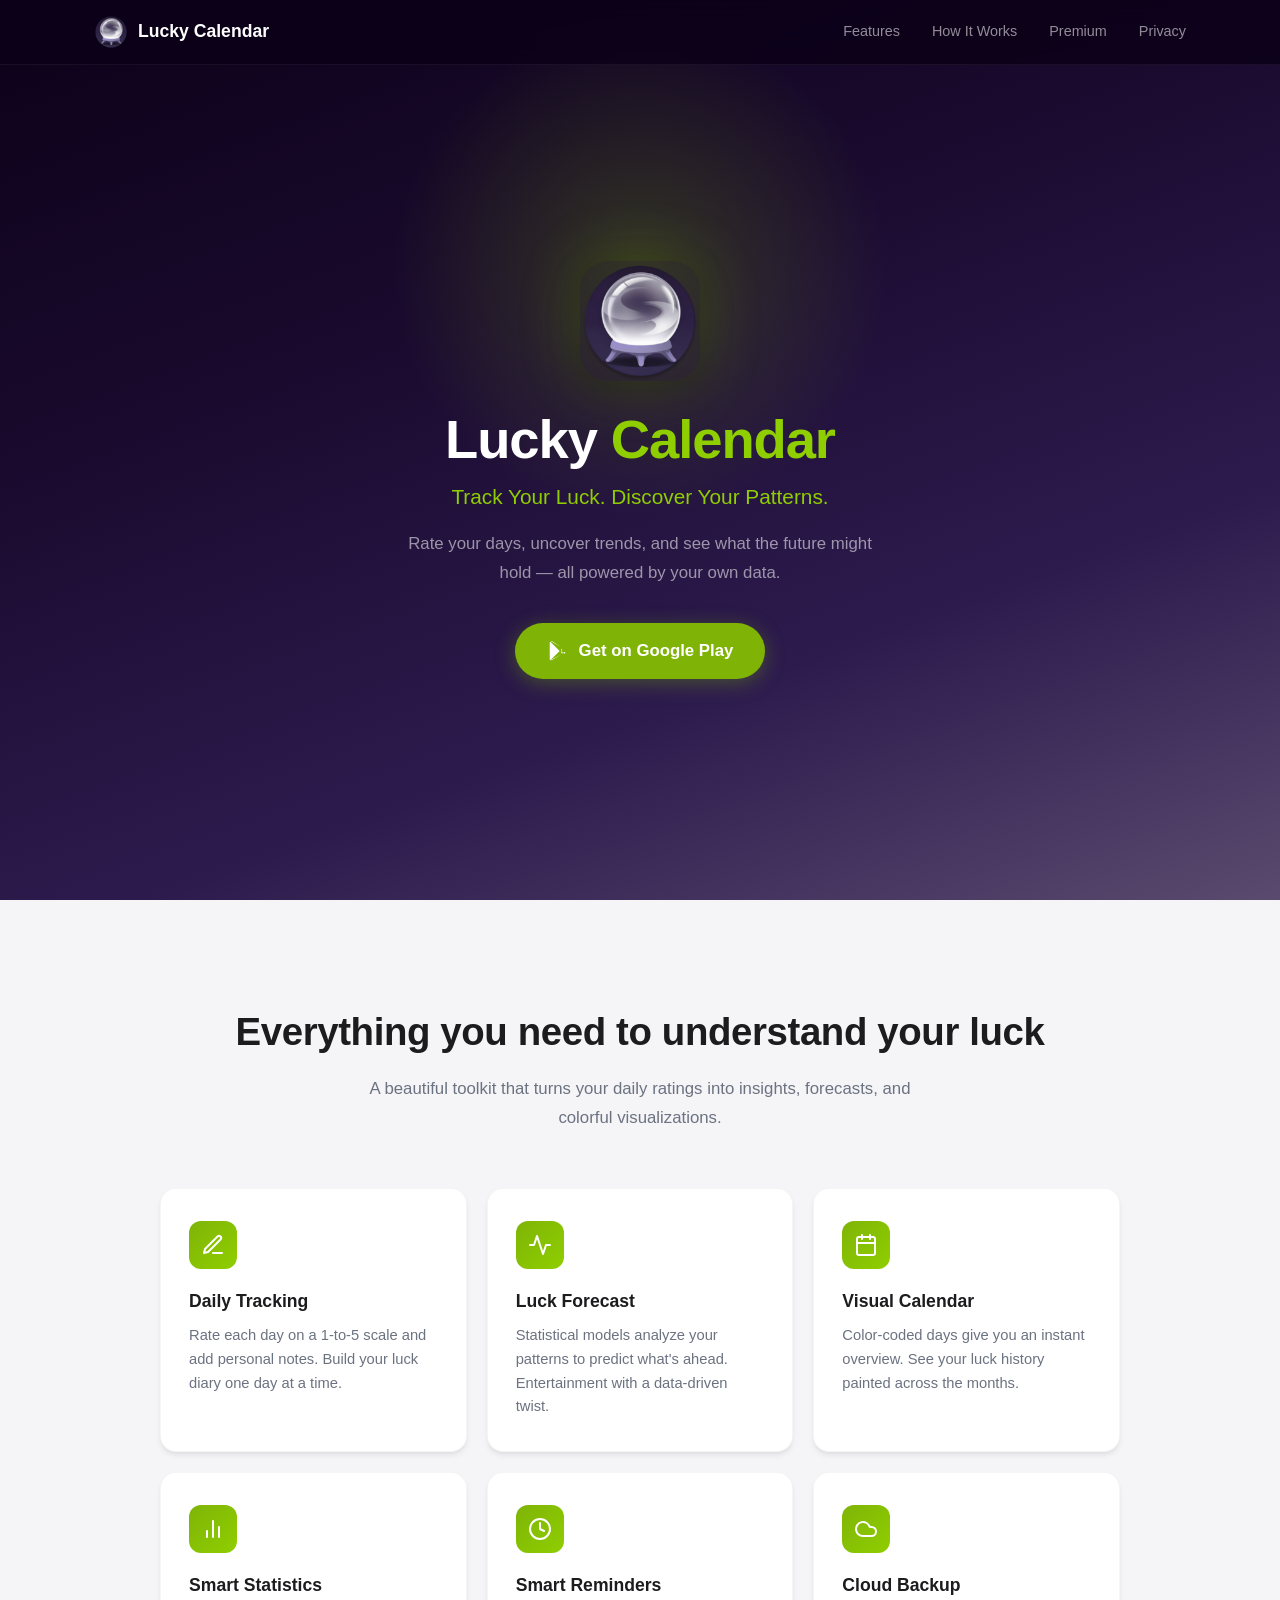
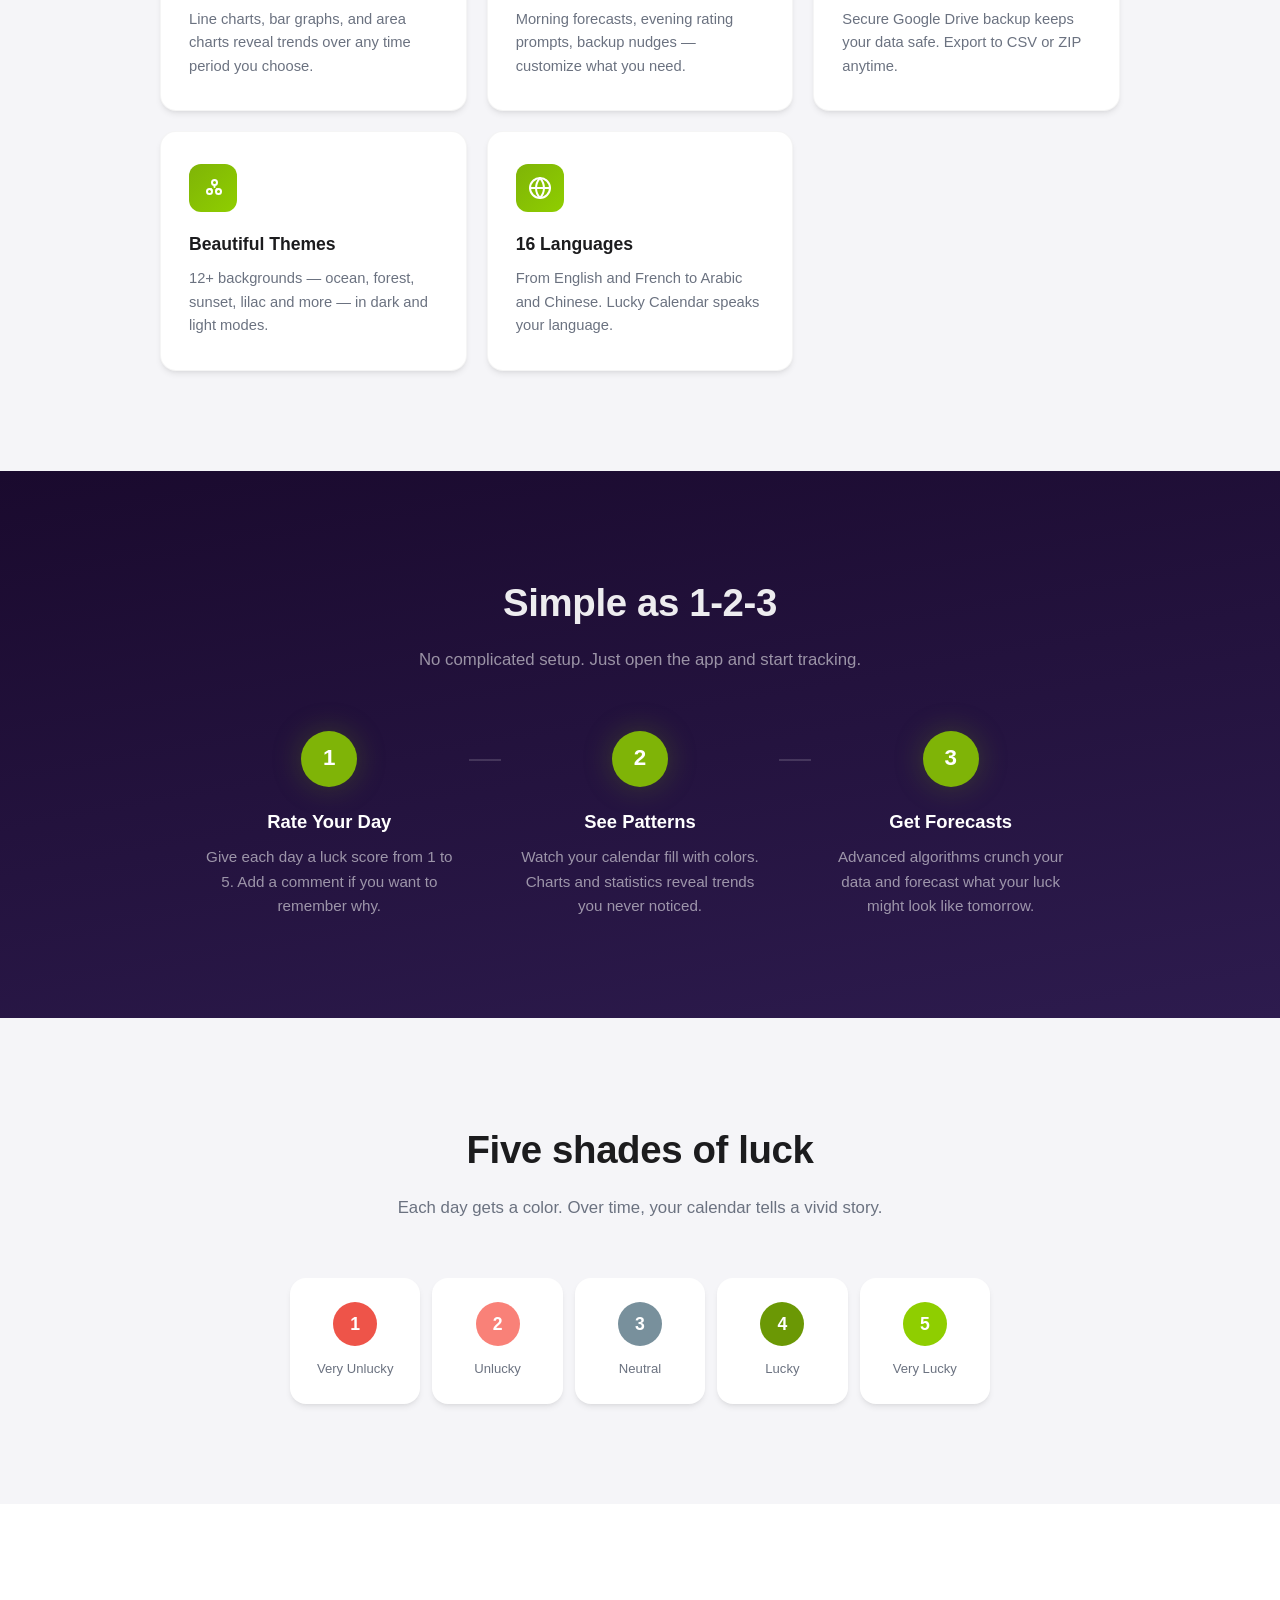
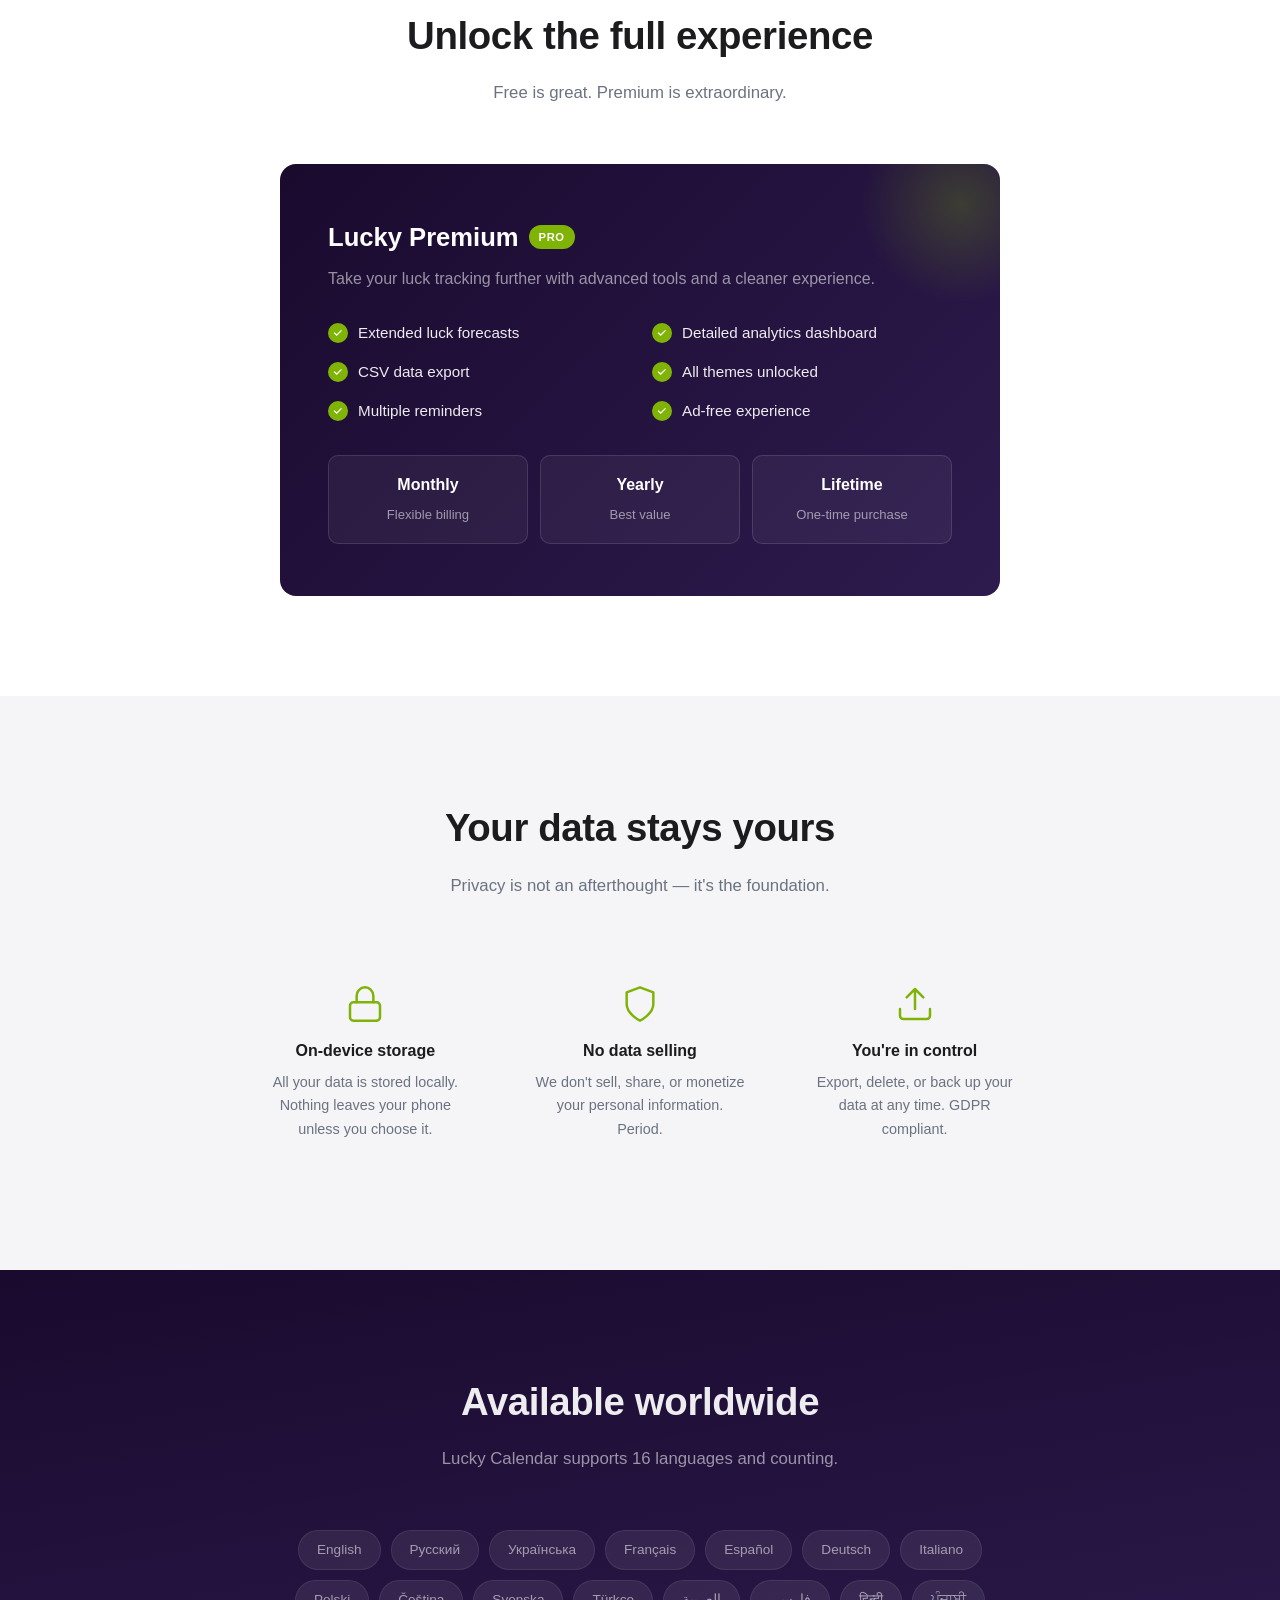
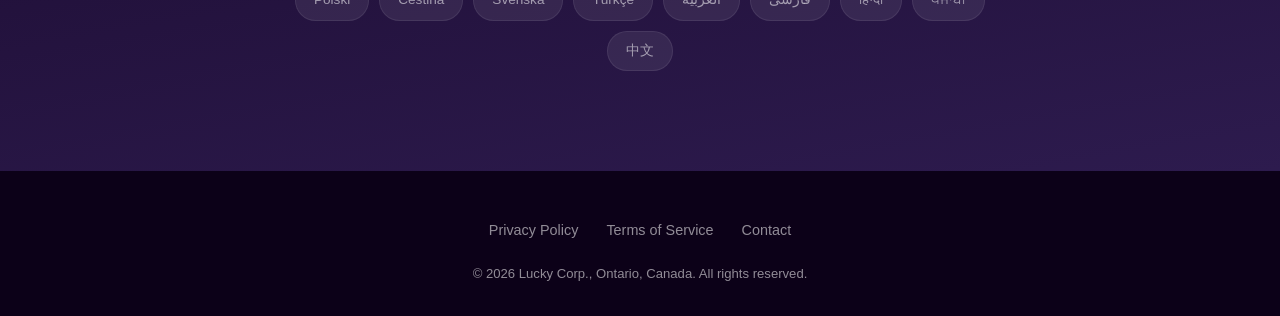
==== index.html @ 3365e774 "Initial website" ====
<!DOCTYPE html>
<html lang="en">
<head>
    <meta charset="UTF-8">
    <meta name="viewport" content="width=device-width, initial-scale=1.0">
    <title>Lucky Calendar — Track Your Luck</title>
    <meta name="description" content="Rate your days, discover patterns, and get luck forecasts powered by your own data. Free for Android.">
    <meta property="og:title" content="Lucky Calendar — Track Your Luck">
    <meta property="og:description" content="Rate your days, discover patterns, and get luck forecasts powered by your own data.">
    <meta property="og:type" content="website">
    <meta name="theme-color" content="#1A0A2E">
    <link rel="icon" href="img/favicon.webp" type="image/webp">
    <link rel="stylesheet" href="style.css">
</head>
<body>

<!-- Nav -->
<nav class="nav">
    <div class="container">
        <a href="#" class="nav-brand">
            <img src="img/logo.webp" alt="Lucky Calendar" width="34" height="34">
            Lucky Calendar
        </a>
        <div class="nav-links" id="navLinks">
            <a href="#features">Features</a>
            <a href="#how-it-works">How It Works</a>
            <a href="#premium">Premium</a>
            <a href="#privacy">Privacy</a>
        </div>
        <button class="nav-toggle" id="navToggle" aria-label="Menu">
            <span></span>
        </button>
    </div>
</nav>

<!-- Hero -->
<section class="hero">
    <div class="hero-content">
        <img src="img/logo.webp" alt="Lucky Calendar" class="hero-logo" width="120" height="120">
        <h1>Lucky <span>Calendar</span></h1>
        <p class="hero-tagline">Track Your Luck. Discover Your Patterns.</p>
        <p class="hero-sub">Rate your days, uncover trends, and see what the future might hold&nbsp;&mdash; all powered by your own data.</p>
        <a href="https://play.google.com/store/apps/details?id=io.lucky.calendar" class="hero-cta">
            <svg viewBox="0 0 24 24" fill="currentColor"><path d="M3.61 1.814L13.793 12 3.61 22.186a.996.996 0 0 1-.61-.92V2.734a1 1 0 0 1 .61-.92zm.64-.394l11.11 6.166L5.12 1.22l-.87.2zm11.11 14.364L4.25 21.95l.87.2 10.24-6.366zm1.09-2.394l2.79 1.55a1 1 0 0 0 0-1.88l-2.79 1.55-1.27-1.22L16.45 12l-1.27-1.22 1.27-1.22z"/></svg>
            Get on Google Play
        </a>
    </div>
</section>

<!-- Features -->
<section class="section section-light" id="features">
    <div class="container">
        <h2 class="section-title">Everything you need to understand your luck</h2>
        <p class="section-subtitle">A beautiful toolkit that turns your daily ratings into insights, forecasts, and colorful visualizations.</p>
        <div class="features-grid">
            <div class="feature-card">
                <div class="feature-icon">
                    <svg viewBox="0 0 24 24"><path d="M12 20h9M16.5 3.5a2.12 2.12 0 0 1 3 3L7 19l-4 1 1-4Z"/></svg>
                </div>
                <h3>Daily Tracking</h3>
                <p>Rate each day on a 1-to-5 scale and add personal notes. Build your luck diary one day at a time.</p>
            </div>
            <div class="feature-card">
                <div class="feature-icon">
                    <svg viewBox="0 0 24 24"><path d="M22 12h-4l-3 9L9 3l-3 9H2"/></svg>
                </div>
                <h3>Luck Forecast</h3>
                <p>Statistical models analyze your patterns to predict what's ahead. Entertainment with a data-driven twist.</p>
            </div>
            <div class="feature-card">
                <div class="feature-icon">
                    <svg viewBox="0 0 24 24"><rect x="3" y="4" width="18" height="18" rx="2"/><path d="M16 2v4M8 2v4M3 10h18"/></svg>
                </div>
                <h3>Visual Calendar</h3>
                <p>Color-coded days give you an instant overview. See your luck history painted across the months.</p>
            </div>
            <div class="feature-card">
                <div class="feature-icon">
                    <svg viewBox="0 0 24 24"><path d="M18 20V10M12 20V4M6 20v-6"/></svg>
                </div>
                <h3>Smart Statistics</h3>
                <p>Line charts, bar graphs, and area charts reveal trends over any time period you choose.</p>
            </div>
            <div class="feature-card">
                <div class="feature-icon">
                    <svg viewBox="0 0 24 24"><path d="M12 22c5.523 0 10-4.477 10-10S17.523 2 12 2 2 6.477 2 12s4.477 10 10 10z"/><path d="M12 6v6l4 2"/></svg>
                </div>
                <h3>Smart Reminders</h3>
                <p>Morning forecasts, evening rating prompts, backup nudges — customize what you need.</p>
            </div>
            <div class="feature-card">
                <div class="feature-icon">
                    <svg viewBox="0 0 24 24"><path d="M17.5 19H9a7 7 0 1 1 6.71-9h1.79a4.5 4.5 0 1 1 0 9Z"/></svg>
                </div>
                <h3>Cloud Backup</h3>
                <p>Secure Google Drive backup keeps your data safe. Export to CSV or ZIP anytime.</p>
            </div>
            <div class="feature-card">
                <div class="feature-icon">
                    <svg viewBox="0 0 24 24"><circle cx="13.5" cy="6.5" r="2.5"/><circle cx="17.5" cy="15.5" r="2.5"/><circle cx="8.5" cy="15.5" r="2.5"/><path d="M13.5 9v2M15.4 14 16 13M10.6 14l-.6-1"/></svg>
                </div>
                <h3>Beautiful Themes</h3>
                <p>12+ backgrounds — ocean, forest, sunset, lilac and more — in dark and light modes.</p>
            </div>
            <div class="feature-card">
                <div class="feature-icon">
                    <svg viewBox="0 0 24 24"><path d="M12 2a15.3 15.3 0 0 1 4 10 15.3 15.3 0 0 1-4 10 15.3 15.3 0 0 1-4-10 15.3 15.3 0 0 1 4-10z"/><circle cx="12" cy="12" r="10"/><path d="M2 12h20"/></svg>
                </div>
                <h3>16 Languages</h3>
                <p>From English and French to Arabic and Chinese. Lucky Calendar speaks your language.</p>
            </div>
        </div>
    </div>
</section>

<!-- How it works -->
<section class="section section-dark" id="how-it-works">
    <div class="container">
        <h2 class="section-title">Simple as 1-2-3</h2>
        <p class="section-subtitle">No complicated setup. Just open the app and start tracking.</p>
        <div class="steps">
            <div class="step">
                <div class="step-num">1</div>
                <h3>Rate Your Day</h3>
                <p>Give each day a luck score from 1 to 5. Add a comment if you want to remember why.</p>
            </div>
            <div class="step">
                <div class="step-num">2</div>
                <h3>See Patterns</h3>
                <p>Watch your calendar fill with colors. Charts and statistics reveal trends you never noticed.</p>
            </div>
            <div class="step">
                <div class="step-num">3</div>
                <h3>Get Forecasts</h3>
                <p>Advanced algorithms crunch your data and forecast what your luck might look like tomorrow.</p>
            </div>
        </div>
    </div>
</section>

<!-- Luck scale -->
<section class="section section-light" id="luck-scale">
    <div class="container">
        <h2 class="section-title">Five shades of luck</h2>
        <p class="section-subtitle">Each day gets a color. Over time, your calendar tells a vivid story.</p>
        <div class="luck-scale">
            <div class="luck-item">
                <div class="luck-dot">1</div>
                <div class="luck-label">Very Unlucky</div>
            </div>
            <div class="luck-item">
                <div class="luck-dot">2</div>
                <div class="luck-label">Unlucky</div>
            </div>
            <div class="luck-item">
                <div class="luck-dot">3</div>
                <div class="luck-label">Neutral</div>
            </div>
            <div class="luck-item">
                <div class="luck-dot">4</div>
                <div class="luck-label">Lucky</div>
            </div>
            <div class="luck-item">
                <div class="luck-dot">5</div>
                <div class="luck-label">Very Lucky</div>
            </div>
        </div>
    </div>
</section>

<!-- Premium -->
<section class="section section-white" id="premium">
    <div class="container">
        <h2 class="section-title">Unlock the full experience</h2>
        <p class="section-subtitle">Free is great. Premium is extraordinary.</p>
        <div class="premium-card">
            <h3>Lucky Premium <span class="premium-badge">Pro</span></h3>
            <p>Take your luck tracking further with advanced tools and a cleaner experience.</p>
            <ul class="premium-list">
                <li>Extended luck forecasts</li>
                <li>Detailed analytics dashboard</li>
                <li>CSV data export</li>
                <li>All themes unlocked</li>
                <li>Multiple reminders</li>
                <li>Ad-free experience</li>
            </ul>
            <div class="premium-plans">
                <div class="premium-plan">
                    <strong>Monthly</strong>
                    <span>Flexible billing</span>
                </div>
                <div class="premium-plan">
                    <strong>Yearly</strong>
                    <span>Best value</span>
                </div>
                <div class="premium-plan">
                    <strong>Lifetime</strong>
                    <span>One-time purchase</span>
                </div>
            </div>
        </div>
    </div>
</section>

<!-- Privacy -->
<section class="section section-light" id="privacy">
    <div class="container">
        <h2 class="section-title">Your data stays yours</h2>
        <p class="section-subtitle">Privacy is not an afterthought — it's the foundation.</p>
        <div class="privacy-highlights">
            <div class="privacy-item">
                <svg viewBox="0 0 24 24"><rect x="3" y="11" width="18" height="11" rx="2"/><path d="M7 11V7a5 5 0 0 1 10 0v4"/></svg>
                <h4>On-device storage</h4>
                <p>All your data is stored locally. Nothing leaves your phone unless you choose it.</p>
            </div>
            <div class="privacy-item">
                <svg viewBox="0 0 24 24"><path d="M12 22s8-4 8-10V5l-8-3-8 3v7c0 6 8 10 8 10z"/></svg>
                <h4>No data selling</h4>
                <p>We don't sell, share, or monetize your personal information. Period.</p>
            </div>
            <div class="privacy-item">
                <svg viewBox="0 0 24 24"><path d="M21 15v4a2 2 0 0 1-2 2H5a2 2 0 0 1-2-2v-4M17 8l-5-5-5 5M12 3v12"/></svg>
                <h4>You're in control</h4>
                <p>Export, delete, or back up your data at any time. GDPR compliant.</p>
            </div>
        </div>
    </div>
</section>

<!-- Languages -->
<section class="section section-dark">
    <div class="container">
        <h2 class="section-title">Available worldwide</h2>
        <p class="section-subtitle">Lucky Calendar supports 16 languages and counting.</p>
        <div class="lang-bar">
            <span class="lang-tag">English</span>
            <span class="lang-tag">Русский</span>
            <span class="lang-tag">Українська</span>
            <span class="lang-tag">Français</span>
            <span class="lang-tag">Español</span>
            <span class="lang-tag">Deutsch</span>
            <span class="lang-tag">Italiano</span>
            <span class="lang-tag">Polski</span>
            <span class="lang-tag">Čeština</span>
            <span class="lang-tag">Svenska</span>
            <span class="lang-tag">Türkçe</span>
            <span class="lang-tag">العربية</span>
            <span class="lang-tag">فارسی</span>
            <span class="lang-tag">हिन्दी</span>
            <span class="lang-tag">ਪੰਜਾਬੀ</span>
            <span class="lang-tag">中文</span>
        </div>
    </div>
</section>

<!-- Footer -->
<footer class="footer">
    <div class="container">
        <div class="footer-links">
            <a href="privacy.html">Privacy Policy</a>
            <a href="terms.html">Terms of Service</a>
            <a href="mailto:lucky_calendar+support@pm.me">Contact</a>
        </div>
        <p class="footer-copy">&copy; 2026 Lucky Corp., Ontario, Canada. All rights reserved.</p>
    </div>
</footer>

<script>
document.getElementById('navToggle').addEventListener('click', function() {
    document.getElementById('navLinks').classList.toggle('open');
});
document.querySelectorAll('.nav-links a').forEach(function(a) {
    a.addEventListener('click', function() {
        document.getElementById('navLinks').classList.remove('open');
    });
});
</script>
</body>
</html>
---- style.css ----
:root {
    --green: #7FB407;
    --green-light: #8FCE00;
    --green-dark: #6A9806;
    --green-glow: rgba(127, 180, 7, 0.25);
    --purple-deep: #0C0118;
    --purple-dark: #1A0A2E;
    --purple-mid: #2D1B4E;
    --purple-light: #5a4a6e;
    --bg-light: #F5F5F8;
    --white: #FFFFFF;
    --text-dark: #1C1C1E;
    --text-secondary: #6B7280;
    --text-on-dark: rgba(255, 255, 255, 0.92);
    --text-on-dark-dim: rgba(255, 255, 255, 0.55);
    --luck-1: #EE5449;
    --luck-2: #F98178;
    --luck-3: #78909C;
    --luck-4: #6B9805;
    --luck-5: #8FCE00;
    --radius: 16px;
    --radius-sm: 10px;
    --shadow: 0 4px 6px -1px rgba(0,0,0,.08), 0 2px 4px -2px rgba(0,0,0,.06);
    --shadow-lg: 0 10px 25px -5px rgba(0,0,0,.1), 0 8px 10px -6px rgba(0,0,0,.08);
    --transition: .3s ease;
    --max-w: 1140px;
}

*, *::before, *::after { box-sizing: border-box; margin: 0; padding: 0; }
html { scroll-behavior: smooth; -webkit-text-size-adjust: 100%; }
body {
    font-family: -apple-system, BlinkMacSystemFont, 'Segoe UI', Roboto, 'Helvetica Neue', Arial, sans-serif;
    line-height: 1.65; color: var(--text-dark); background: var(--white);
    overflow-x: hidden;
}
img { max-width: 100%; display: block; }
a { color: inherit; text-decoration: none; }
ul { list-style: none; }

.container { max-width: var(--max-w); margin: 0 auto; padding: 0 24px; }

/* ---- Nav ---- */
.nav {
    position: fixed; top: 0; left: 0; right: 0; z-index: 100;
    background: rgba(12, 1, 24, .82);
    backdrop-filter: blur(16px); -webkit-backdrop-filter: blur(16px);
    border-bottom: 1px solid rgba(255,255,255,.06);
    transition: background var(--transition);
}
.nav .container {
    display: flex; align-items: center; justify-content: space-between;
    height: 64px;
}
.nav-brand {
    display: flex; align-items: center; gap: 10px;
    font-weight: 700; font-size: 1.1rem; color: var(--white);
}
.nav-brand img { width: 34px; height: 34px; border-radius: 8px; }
.nav-links { display: flex; gap: 32px; }
.nav-links a {
    color: var(--text-on-dark-dim); font-size: .9rem; font-weight: 500;
    transition: color var(--transition);
}
.nav-links a:hover { color: var(--green-light); }
.nav-toggle {
    display: none; background: none; border: none; cursor: pointer;
    width: 28px; height: 20px; position: relative;
}
.nav-toggle span,
.nav-toggle::before,
.nav-toggle::after {
    content: ''; display: block; width: 100%; height: 2px;
    background: var(--white); border-radius: 2px;
    position: absolute; left: 0; transition: var(--transition);
}
.nav-toggle span { top: 50%; transform: translateY(-50%); }
.nav-toggle::before { top: 0; }
.nav-toggle::after { bottom: 0; }

/* ---- Hero ---- */
.hero {
    min-height: 100vh; display: flex; align-items: center; justify-content: center;
    text-align: center; padding: 120px 24px 80px;
    background: linear-gradient(160deg, var(--purple-deep) 0%, var(--purple-dark) 35%, var(--purple-mid) 70%, var(--purple-light) 100%);
    position: relative; overflow: hidden;
}
.hero::before {
    content: ''; position: absolute; width: 500px; height: 500px;
    background: radial-gradient(circle, var(--green-glow) 0%, transparent 70%);
    top: 30%; left: 50%; transform: translate(-50%, -50%);
    pointer-events: none; animation: glow-pulse 6s ease-in-out infinite;
}
.hero-content { position: relative; z-index: 1; max-width: 680px; }
.hero-logo {
    width: 120px; height: 120px; margin: 0 auto 28px;
    border-radius: 28px;
    box-shadow: 0 0 60px var(--green-glow), 0 8px 32px rgba(0,0,0,.3);
    animation: logo-float 5s ease-in-out infinite;
}
.hero h1 {
    font-size: clamp(2.2rem, 5vw, 3.4rem); font-weight: 800;
    color: var(--white); line-height: 1.15; margin-bottom: 8px;
    letter-spacing: -0.02em;
}
.hero h1 span { color: var(--green-light); }
.hero-tagline {
    font-size: clamp(1.05rem, 2.5vw, 1.3rem); font-weight: 500;
    color: var(--green-light); margin-bottom: 16px;
}
.hero-sub {
    font-size: 1.05rem; color: var(--text-on-dark-dim);
    max-width: 520px; margin: 0 auto 36px; line-height: 1.7;
}
.hero-cta {
    display: inline-flex; align-items: center; gap: 10px;
    background: var(--green); color: var(--white);
    padding: 14px 32px; border-radius: 50px;
    font-weight: 600; font-size: 1.05rem;
    transition: transform var(--transition), box-shadow var(--transition);
    box-shadow: 0 4px 20px rgba(127, 180, 7, .35);
}
.hero-cta:hover { transform: translateY(-2px); box-shadow: 0 6px 28px rgba(127, 180, 7, .45); }
.hero-cta svg { width: 22px; height: 22px; }

/* ---- Section common ---- */
.section { padding: 100px 24px; }
.section-dark {
    background: linear-gradient(170deg, var(--purple-dark), var(--purple-mid));
    color: var(--text-on-dark);
}
.section-light { background: var(--bg-light); }
.section-white { background: var(--white); }
.section-title {
    font-size: clamp(1.7rem, 4vw, 2.4rem); font-weight: 800;
    text-align: center; margin-bottom: 12px; letter-spacing: -0.01em;
}
.section-subtitle {
    text-align: center; max-width: 560px; margin: 0 auto 56px;
    font-size: 1.05rem; line-height: 1.7;
}
.section-dark .section-subtitle { color: var(--text-on-dark-dim); }
.section-light .section-subtitle,
.section-white .section-subtitle { color: var(--text-secondary); }

/* ---- Features ---- */
.features-grid {
    display: grid; grid-template-columns: repeat(auto-fit, minmax(260px, 1fr));
    gap: 20px; max-width: 960px; margin: 0 auto;
}
.feature-card {
    background: var(--white); border-radius: var(--radius); padding: 32px 28px;
    box-shadow: var(--shadow); transition: transform var(--transition), box-shadow var(--transition);
    border: 1px solid rgba(0,0,0,.04);
}
.feature-card:hover { transform: translateY(-4px); box-shadow: var(--shadow-lg); }
.feature-icon {
    width: 48px; height: 48px; border-radius: 12px; margin-bottom: 18px;
    display: flex; align-items: center; justify-content: center;
    background: linear-gradient(135deg, var(--green), var(--green-light));
    color: var(--white); font-size: 1.3rem;
}
.feature-icon svg { width: 24px; height: 24px; stroke: var(--white); fill: none; stroke-width: 2; stroke-linecap: round; stroke-linejoin: round; }
.feature-card h3 { font-size: 1.1rem; font-weight: 700; margin-bottom: 8px; }
.feature-card p { font-size: .92rem; color: var(--text-secondary); line-height: 1.6; }

/* ---- How it works ---- */
.steps { display: flex; gap: 32px; max-width: 900px; margin: 0 auto; }
.step {
    flex: 1; text-align: center; position: relative; padding: 0 12px;
}
.step-num {
    width: 56px; height: 56px; border-radius: 50%; margin: 0 auto 20px;
    display: flex; align-items: center; justify-content: center;
    font-size: 1.4rem; font-weight: 800;
    background: var(--green); color: var(--white);
    box-shadow: 0 0 30px var(--green-glow);
}
.step h3 { font-size: 1.15rem; font-weight: 700; margin-bottom: 8px; color: var(--white); }
.step p { font-size: .95rem; color: var(--text-on-dark-dim); line-height: 1.6; }
.step + .step::before {
    content: ''; position: absolute; top: 28px; right: 100%; width: 32px; height: 2px;
    background: rgba(255,255,255,.15);
}

/* ---- Luck scale ---- */
.luck-scale {
    display: flex; gap: 12px; justify-content: center; flex-wrap: wrap;
    max-width: 700px; margin: 0 auto;
}
.luck-item {
    flex: 1; min-width: 110px; text-align: center; padding: 24px 16px;
    border-radius: var(--radius); background: var(--white);
    box-shadow: var(--shadow); transition: transform var(--transition);
}
.luck-item:hover { transform: translateY(-3px); }
.luck-dot {
    width: 44px; height: 44px; border-radius: 50%; margin: 0 auto 12px;
    display: flex; align-items: center; justify-content: center;
    font-weight: 800; color: var(--white); font-size: 1.1rem;
}
.luck-item:nth-child(1) .luck-dot { background: var(--luck-1); }
.luck-item:nth-child(2) .luck-dot { background: var(--luck-2); }
.luck-item:nth-child(3) .luck-dot { background: var(--luck-3); }
.luck-item:nth-child(4) .luck-dot { background: var(--luck-4); }
.luck-item:nth-child(5) .luck-dot { background: var(--luck-5); }
.luck-label { font-size: .82rem; color: var(--text-secondary); font-weight: 500; }

/* ---- Premium ---- */
.premium-card {
    max-width: 720px; margin: 0 auto; border-radius: var(--radius);
    background: linear-gradient(135deg, var(--purple-dark), var(--purple-mid));
    padding: 52px 48px; color: var(--white); position: relative; overflow: hidden;
}
.premium-card::before {
    content: ''; position: absolute; top: -60px; right: -60px;
    width: 200px; height: 200px;
    background: radial-gradient(circle, var(--green-glow), transparent 70%);
    pointer-events: none;
}
.premium-card h3 {
    font-size: 1.6rem; font-weight: 800; margin-bottom: 8px;
    display: flex; align-items: center; gap: 10px;
}
.premium-badge {
    display: inline-block; background: var(--green); color: var(--white);
    font-size: .7rem; font-weight: 700; padding: 3px 10px;
    border-radius: 50px; text-transform: uppercase; letter-spacing: .05em;
}
.premium-card > p { color: var(--text-on-dark-dim); margin-bottom: 28px; font-size: 1rem; }
.premium-list { display: grid; grid-template-columns: 1fr 1fr; gap: 14px 24px; margin-bottom: 32px; }
.premium-list li {
    display: flex; align-items: center; gap: 10px;
    font-size: .95rem; color: var(--text-on-dark);
}
.premium-list li::before {
    content: ''; display: inline-block; width: 20px; height: 20px; flex-shrink: 0;
    border-radius: 50%; background: var(--green);
    background-image: url("data:image/svg+xml,%3Csvg viewBox='0 0 16 16' fill='white' xmlns='http://www.w3.org/2000/svg'%3E%3Cpath d='M6.5 11.5L3 8l1-1 2.5 2.5 5-5 1 1z'/%3E%3C/svg%3E");
    background-size: 14px; background-position: center; background-repeat: no-repeat;
}
.premium-plans {
    display: flex; gap: 12px; flex-wrap: wrap;
}
.premium-plan {
    flex: 1; min-width: 140px; text-align: center;
    padding: 16px; border-radius: var(--radius-sm);
    border: 1px solid rgba(255,255,255,.12);
    background: rgba(255,255,255,.05); transition: border-color var(--transition);
}
.premium-plan:hover { border-color: var(--green); }
.premium-plan strong { display: block; font-size: 1rem; margin-bottom: 2px; }
.premium-plan span { font-size: .82rem; color: var(--text-on-dark-dim); }

/* ---- Privacy highlight ---- */
.privacy-highlights {
    display: grid; grid-template-columns: repeat(auto-fit, minmax(240px, 1fr));
    gap: 24px; max-width: 800px; margin: 0 auto;
}
.privacy-item {
    text-align: center; padding: 28px 20px;
}
.privacy-item svg {
    width: 40px; height: 40px; margin: 0 auto 14px; display: block;
    stroke: var(--green); fill: none; stroke-width: 1.5; stroke-linecap: round; stroke-linejoin: round;
}
.privacy-item h4 { font-size: 1rem; font-weight: 700; margin-bottom: 6px; }
.privacy-item p { font-size: .9rem; color: var(--text-secondary); }

/* ---- Languages ---- */
.lang-bar {
    display: flex; flex-wrap: wrap; justify-content: center; gap: 10px;
    max-width: 700px; margin: 0 auto;
}
.lang-tag {
    padding: 8px 18px; border-radius: 50px; font-size: .85rem; font-weight: 500;
    background: rgba(255,255,255,.08); color: var(--text-on-dark-dim);
    border: 1px solid rgba(255,255,255,.08);
}

/* ---- Footer ---- */
.footer {
    background: var(--purple-deep); color: var(--text-on-dark-dim);
    padding: 48px 24px 32px; text-align: center;
}
.footer-links { display: flex; justify-content: center; gap: 28px; margin-bottom: 20px; flex-wrap: wrap; }
.footer-links a { font-size: .9rem; transition: color var(--transition); }
.footer-links a:hover { color: var(--green-light); }
.footer-copy { font-size: .82rem; }

/* ---- Legal pages ---- */
.legal-page {
    padding: 100px 24px 60px;
    max-width: 800px; margin: 0 auto;
}
.legal-page h1 {
    font-size: 2rem; font-weight: 800; margin-bottom: 8px;
}
.legal-page .effective { color: var(--text-secondary); margin-bottom: 32px; font-size: .95rem; }
.legal-content { line-height: 1.8; }
.legal-content b, .legal-content strong { font-weight: 700; }
.legal-content p { margin-bottom: 14px; }
.legal-content ul { padding-left: 20px; margin-bottom: 14px; }
.legal-content ul li { margin-bottom: 8px; list-style: disc; }
.legal-content a { color: var(--green-dark); text-decoration: underline; }
.legal-content a:hover { color: var(--green); }
.legal-content h2 {
    font-size: 1.3rem; font-weight: 700; margin: 36px 0 12px;
}
.legal-back {
    display: inline-flex; align-items: center; gap: 6px;
    margin-top: 40px; padding: 10px 24px; border-radius: 50px;
    background: var(--bg-light); font-weight: 600; font-size: .9rem;
    transition: background var(--transition);
}
.legal-back:hover { background: #e8e8ec; }

/* ---- Animations ---- */
@keyframes glow-pulse {
    0%, 100% { opacity: .5; transform: translate(-50%, -50%) scale(1); }
    50%      { opacity: .8; transform: translate(-50%, -50%) scale(1.15); }
}
@keyframes logo-float {
    0%, 100% { transform: translateY(0); }
    50%      { transform: translateY(-10px); }
}

/* ---- Responsive ---- */
@media (max-width: 768px) {
    .nav-links { display: none; }
    .nav-toggle { display: block; }
    .nav-links.open {
        display: flex; flex-direction: column; gap: 0;
        position: absolute; top: 64px; left: 0; right: 0;
        background: rgba(12, 1, 24, .96); padding: 12px 0;
        border-bottom: 1px solid rgba(255,255,255,.06);
    }
    .nav-links.open a { padding: 14px 24px; display: block; }
    .steps { flex-direction: column; gap: 40px; }
    .step + .step::before { display: none; }
    .premium-card { padding: 36px 28px; }
    .premium-list { grid-template-columns: 1fr; }
    .section { padding: 72px 20px; }
    .hero { padding: 100px 20px 60px; }
    .hero-logo { width: 96px; height: 96px; border-radius: 22px; }
    .premium-plans { flex-direction: column; }
}

@media (max-width: 480px) {
    .features-grid { grid-template-columns: 1fr; }
    .luck-scale { flex-direction: column; align-items: center; }
    .luck-item { min-width: 200px; }
}
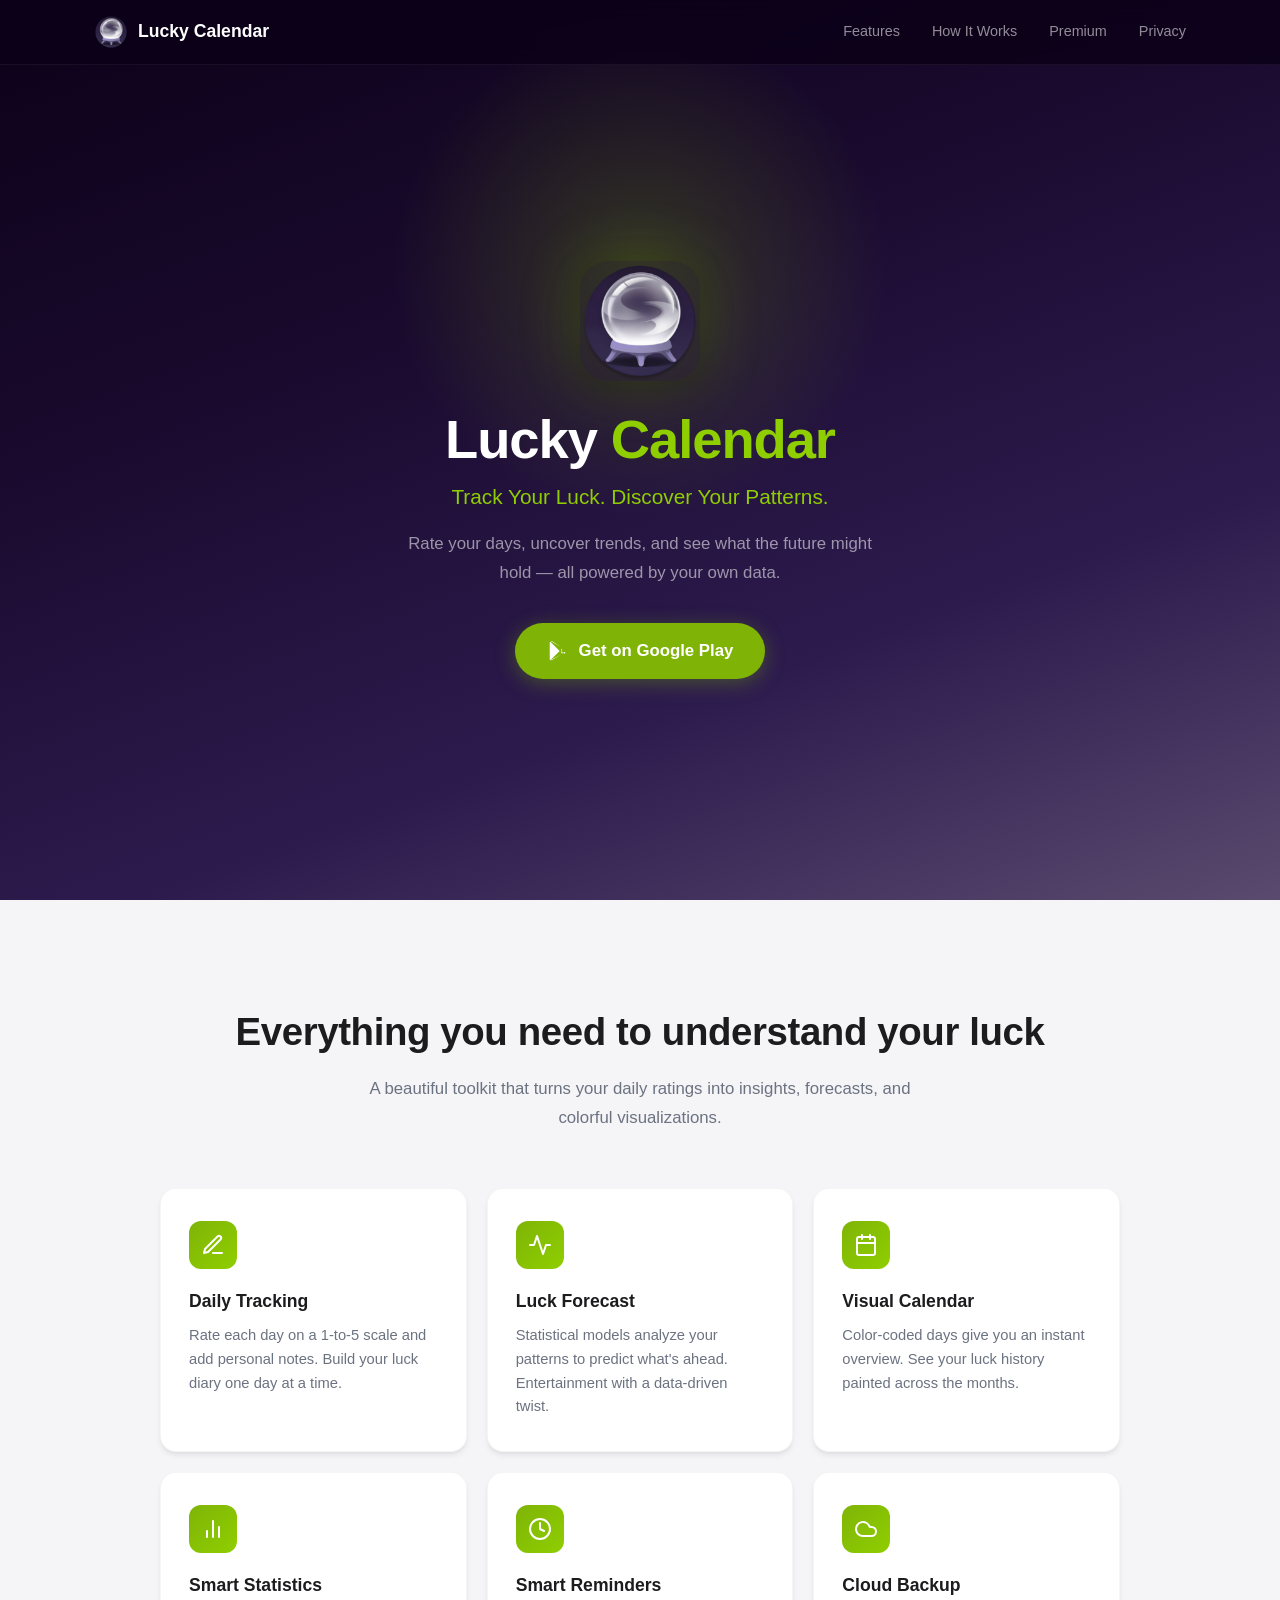
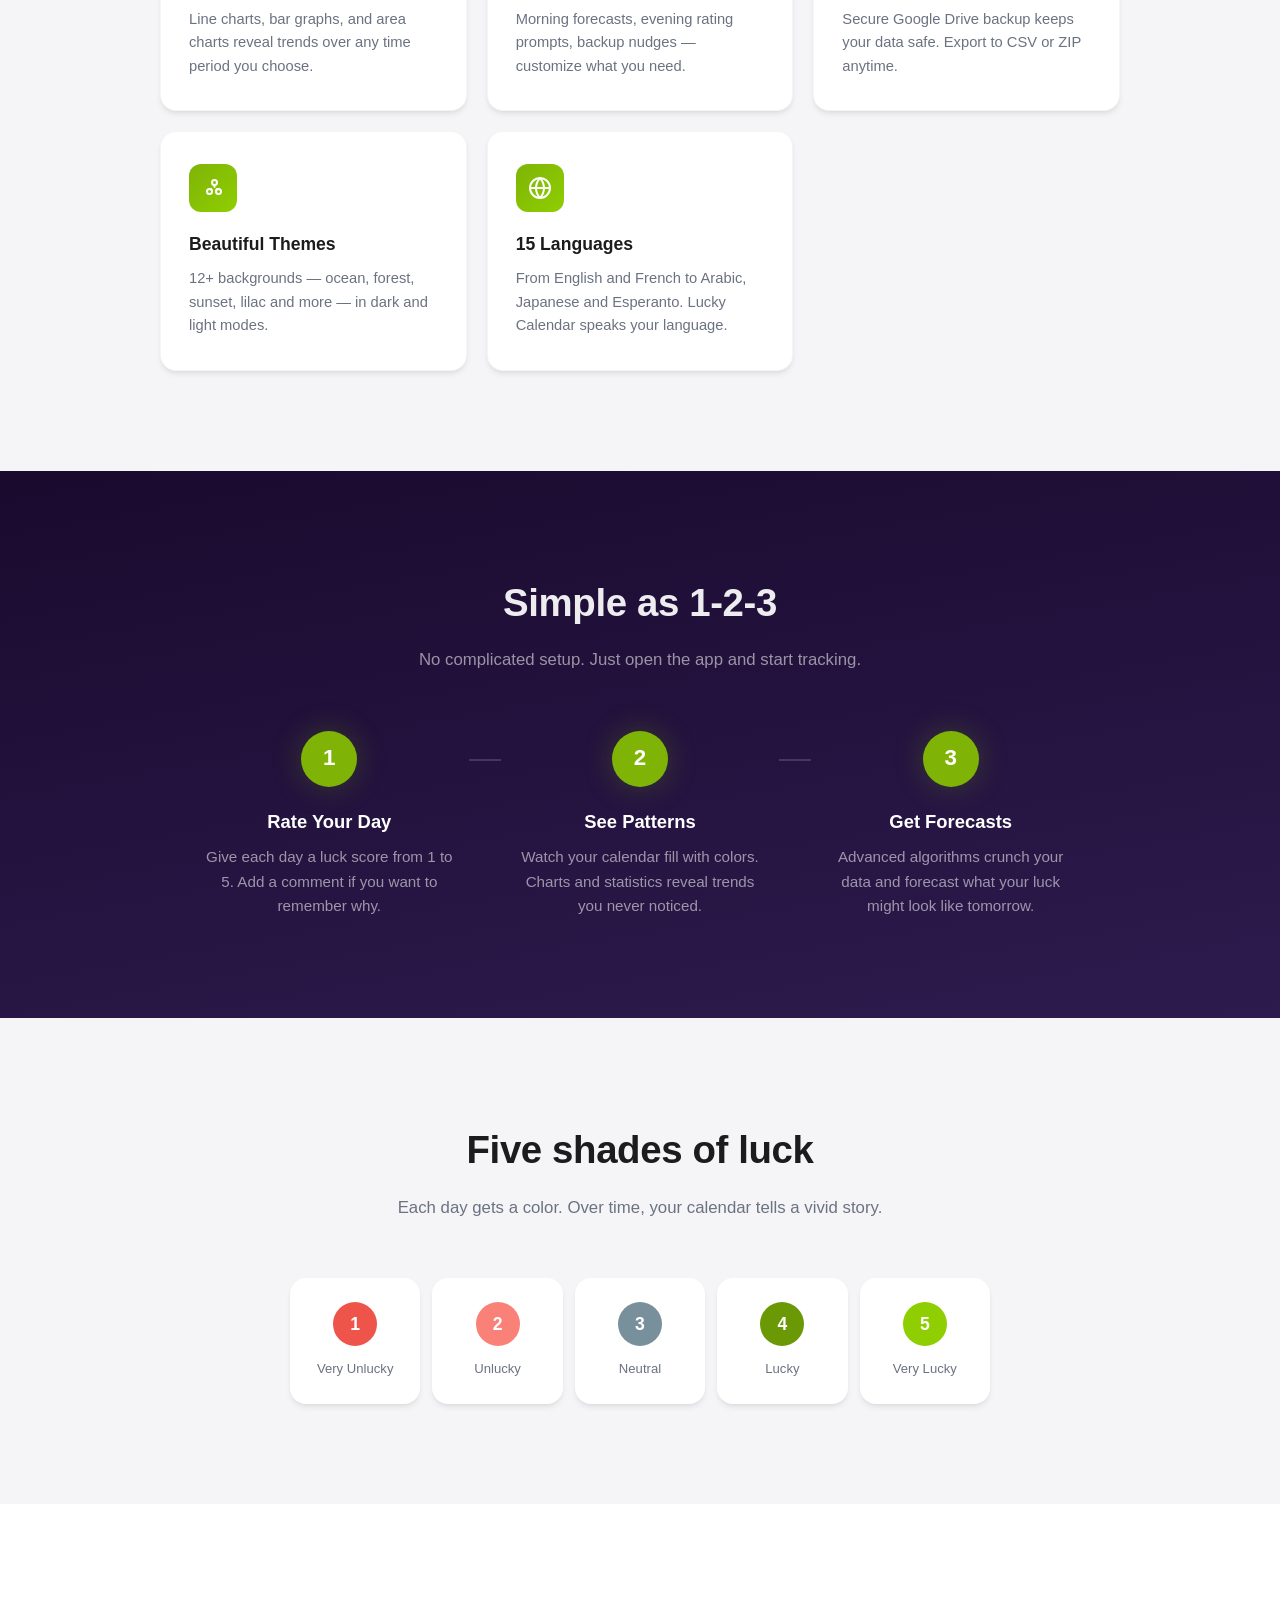
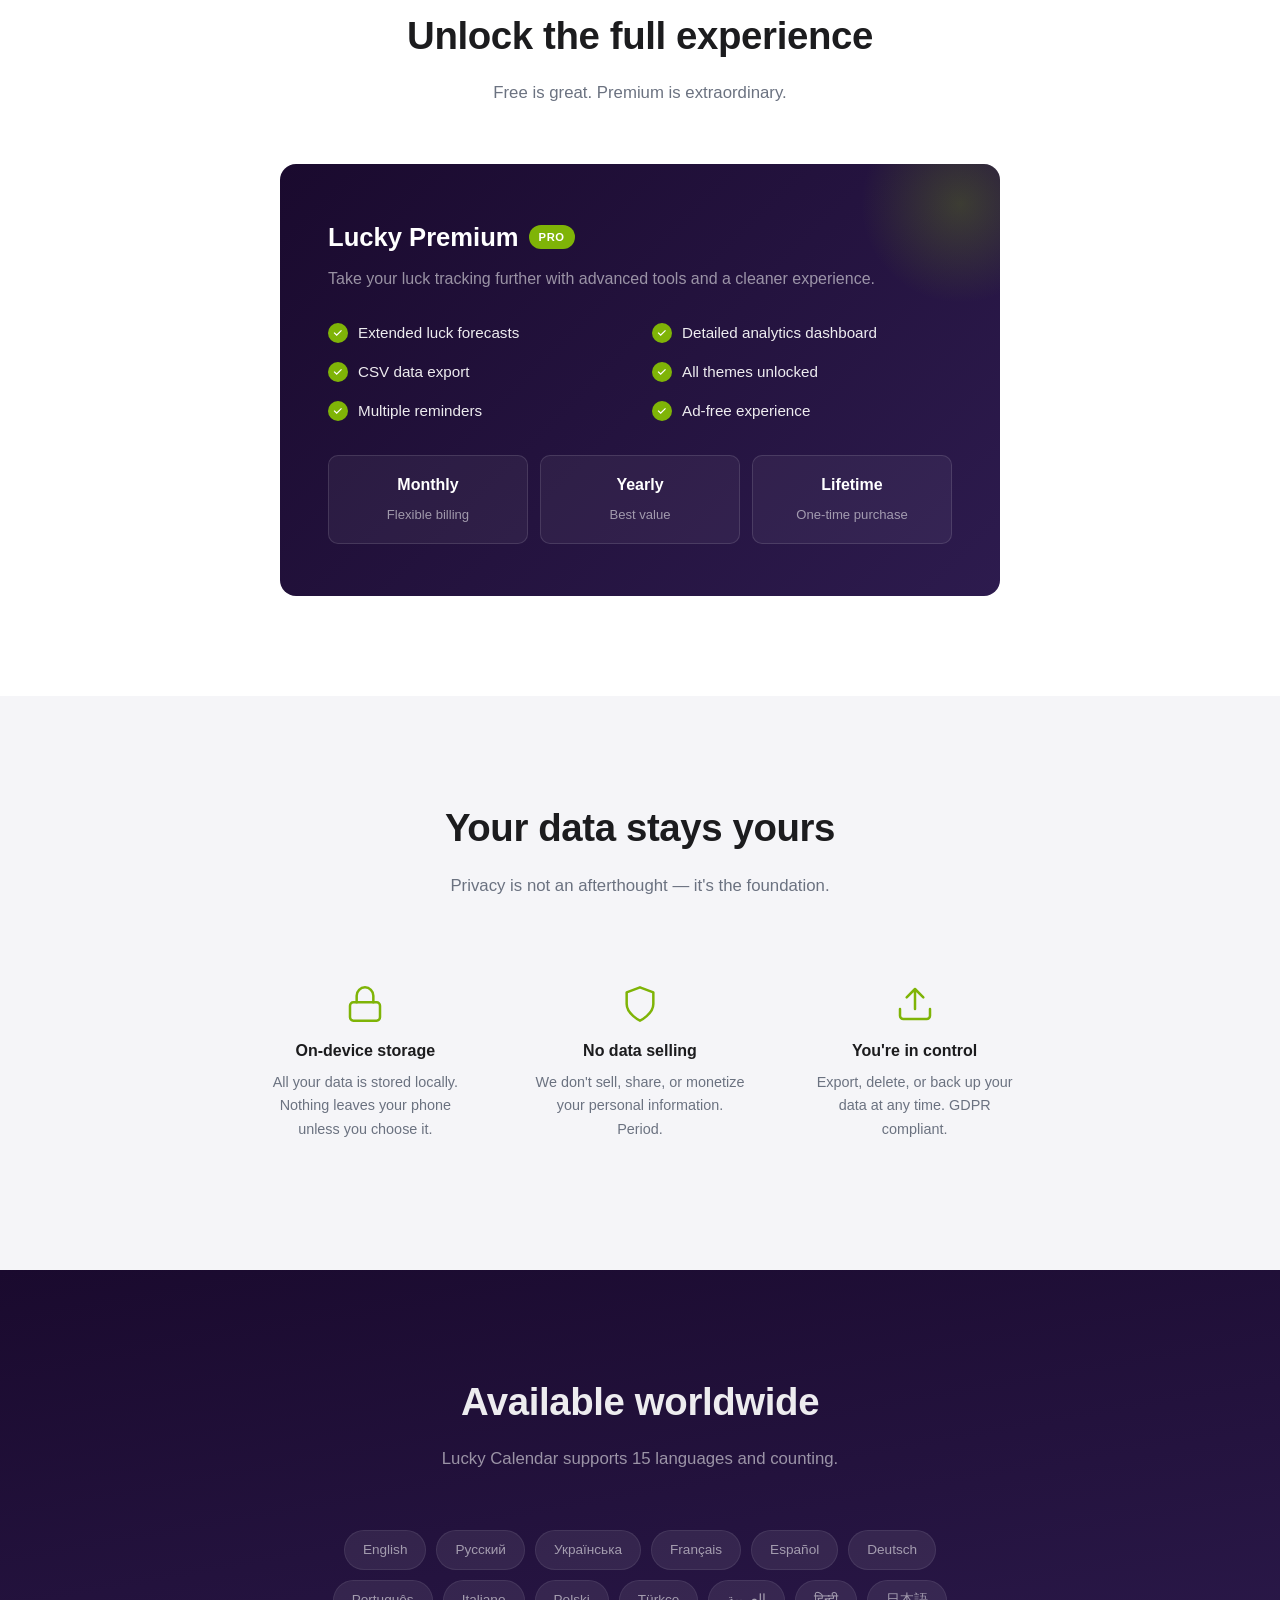
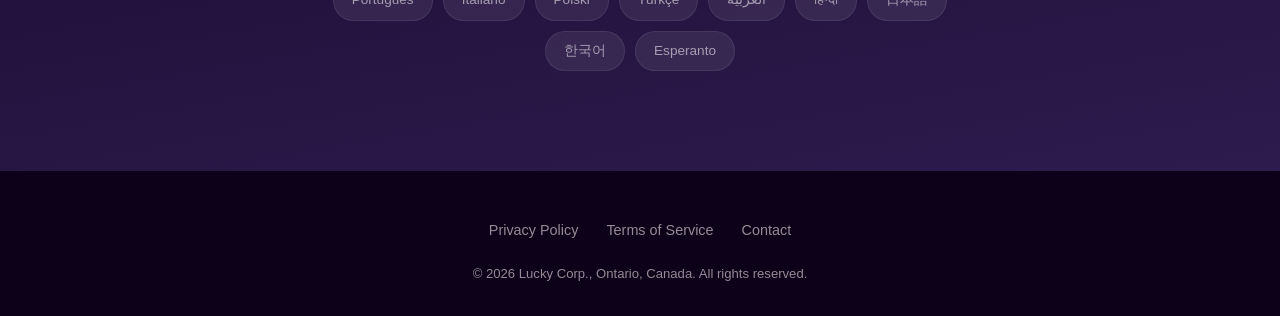
==== commit 451c241a: "Update the language list to the app's 15 languages Czech, Swedish, Farsi, Punjabi and Chinese are go" ====
--- a/index.html
+++ b/index.html
@@ -106,8 +106,8 @@
                 <div class="feature-icon">
                     <svg viewBox="0 0 24 24"><path d="M12 2a15.3 15.3 0 0 1 4 10 15.3 15.3 0 0 1-4 10 15.3 15.3 0 0 1-4-10 15.3 15.3 0 0 1 4-10z"/><circle cx="12" cy="12" r="10"/><path d="M2 12h20"/></svg>
                 </div>
-                <h3>16 Languages</h3>
-                <p>From English and French to Arabic and Chinese. Lucky Calendar speaks your language.</p>
+                <h3>15 Languages</h3>
+                <p>From English and French to Arabic, Japanese and Esperanto. Lucky Calendar speaks your language.</p>
             </div>
         </div>
     </div>
@@ -231,7 +231,7 @@
 <section class="section section-dark">
     <div class="container">
         <h2 class="section-title">Available worldwide</h2>
-        <p class="section-subtitle">Lucky Calendar supports 16 languages and counting.</p>
+        <p class="section-subtitle">Lucky Calendar supports 15 languages and counting.</p>
         <div class="lang-bar">
             <span class="lang-tag">English</span>
             <span class="lang-tag">Русский</span>
@@ -239,16 +239,15 @@
             <span class="lang-tag">Français</span>
             <span class="lang-tag">Español</span>
             <span class="lang-tag">Deutsch</span>
+            <span class="lang-tag">Português</span>
             <span class="lang-tag">Italiano</span>
             <span class="lang-tag">Polski</span>
-            <span class="lang-tag">Čeština</span>
-            <span class="lang-tag">Svenska</span>
             <span class="lang-tag">Türkçe</span>
             <span class="lang-tag">العربية</span>
-            <span class="lang-tag">فارسی</span>
             <span class="lang-tag">हिन्दी</span>
-            <span class="lang-tag">ਪੰਜਾਬੀ</span>
-            <span class="lang-tag">中文</span>
+            <span class="lang-tag">日本語</span>
+            <span class="lang-tag">한국어</span>
+            <span class="lang-tag">Esperanto</span>
         </div>
     </div>
 </section>
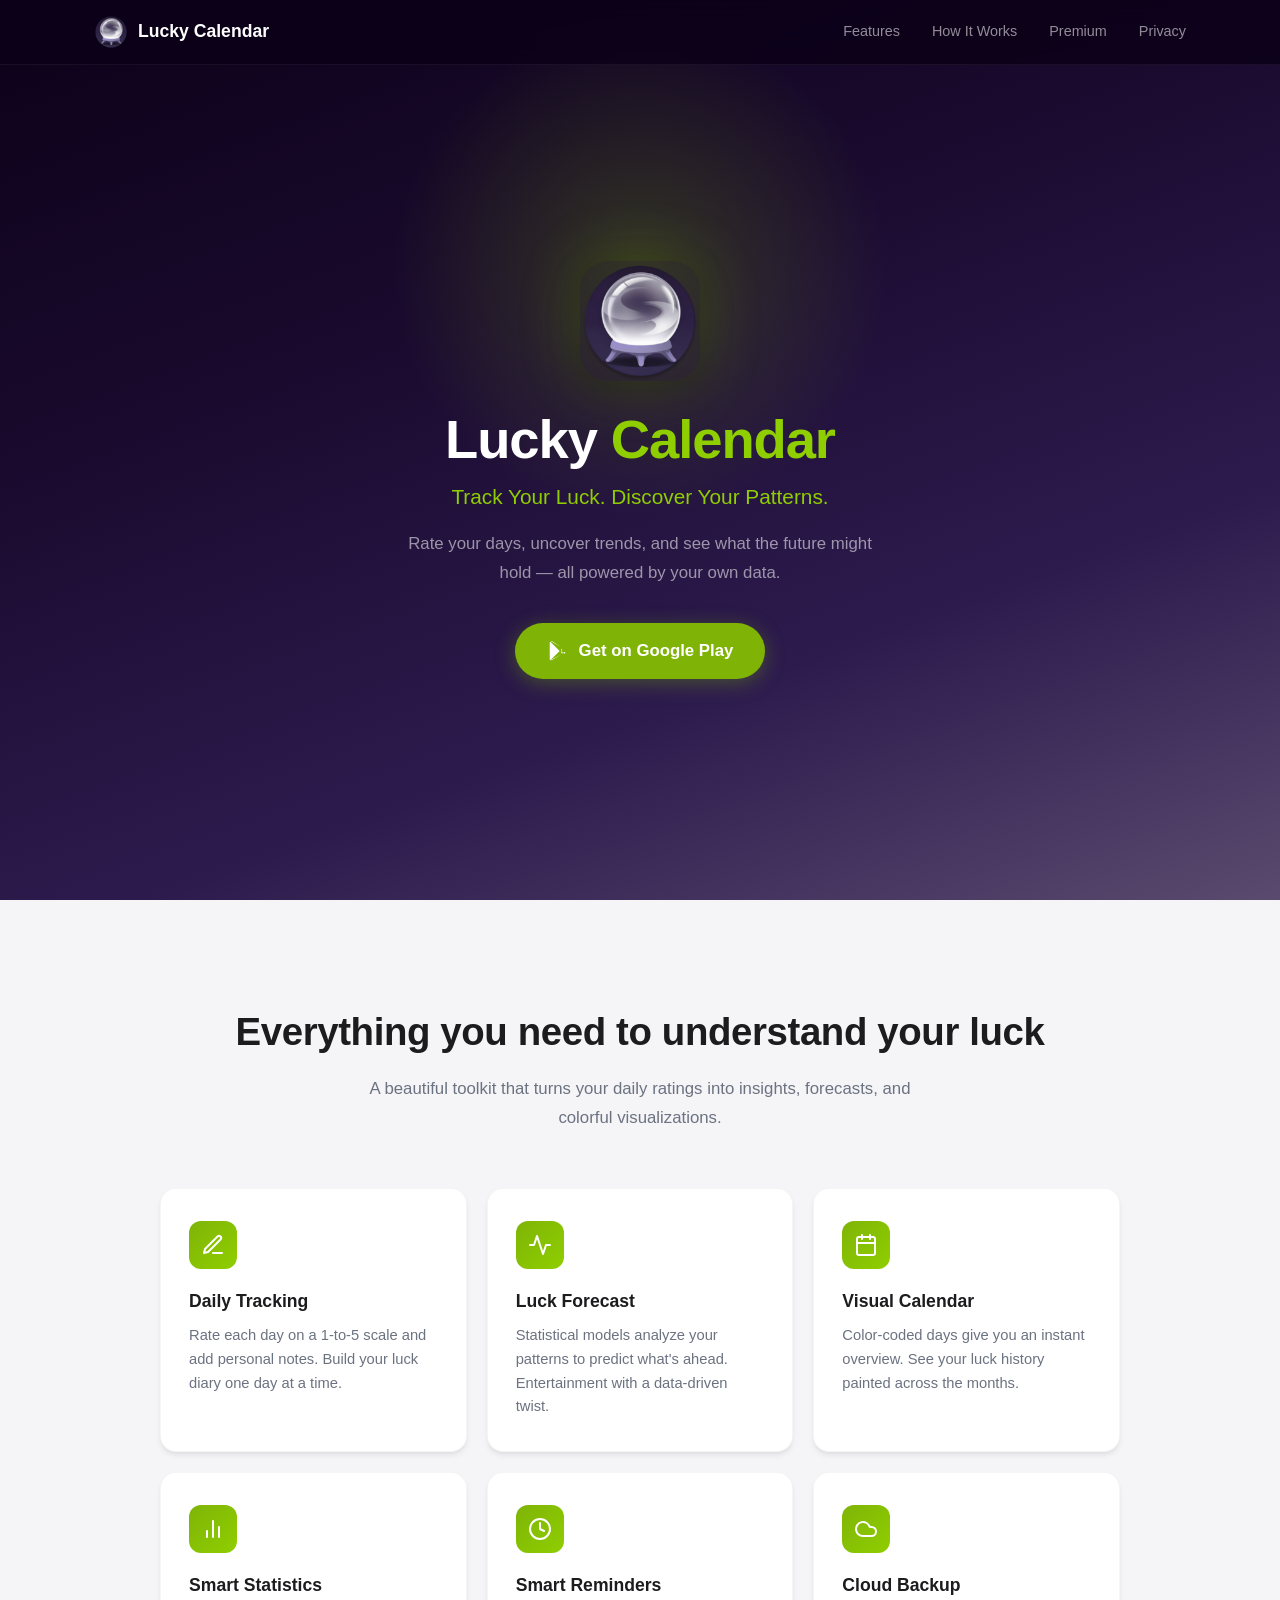
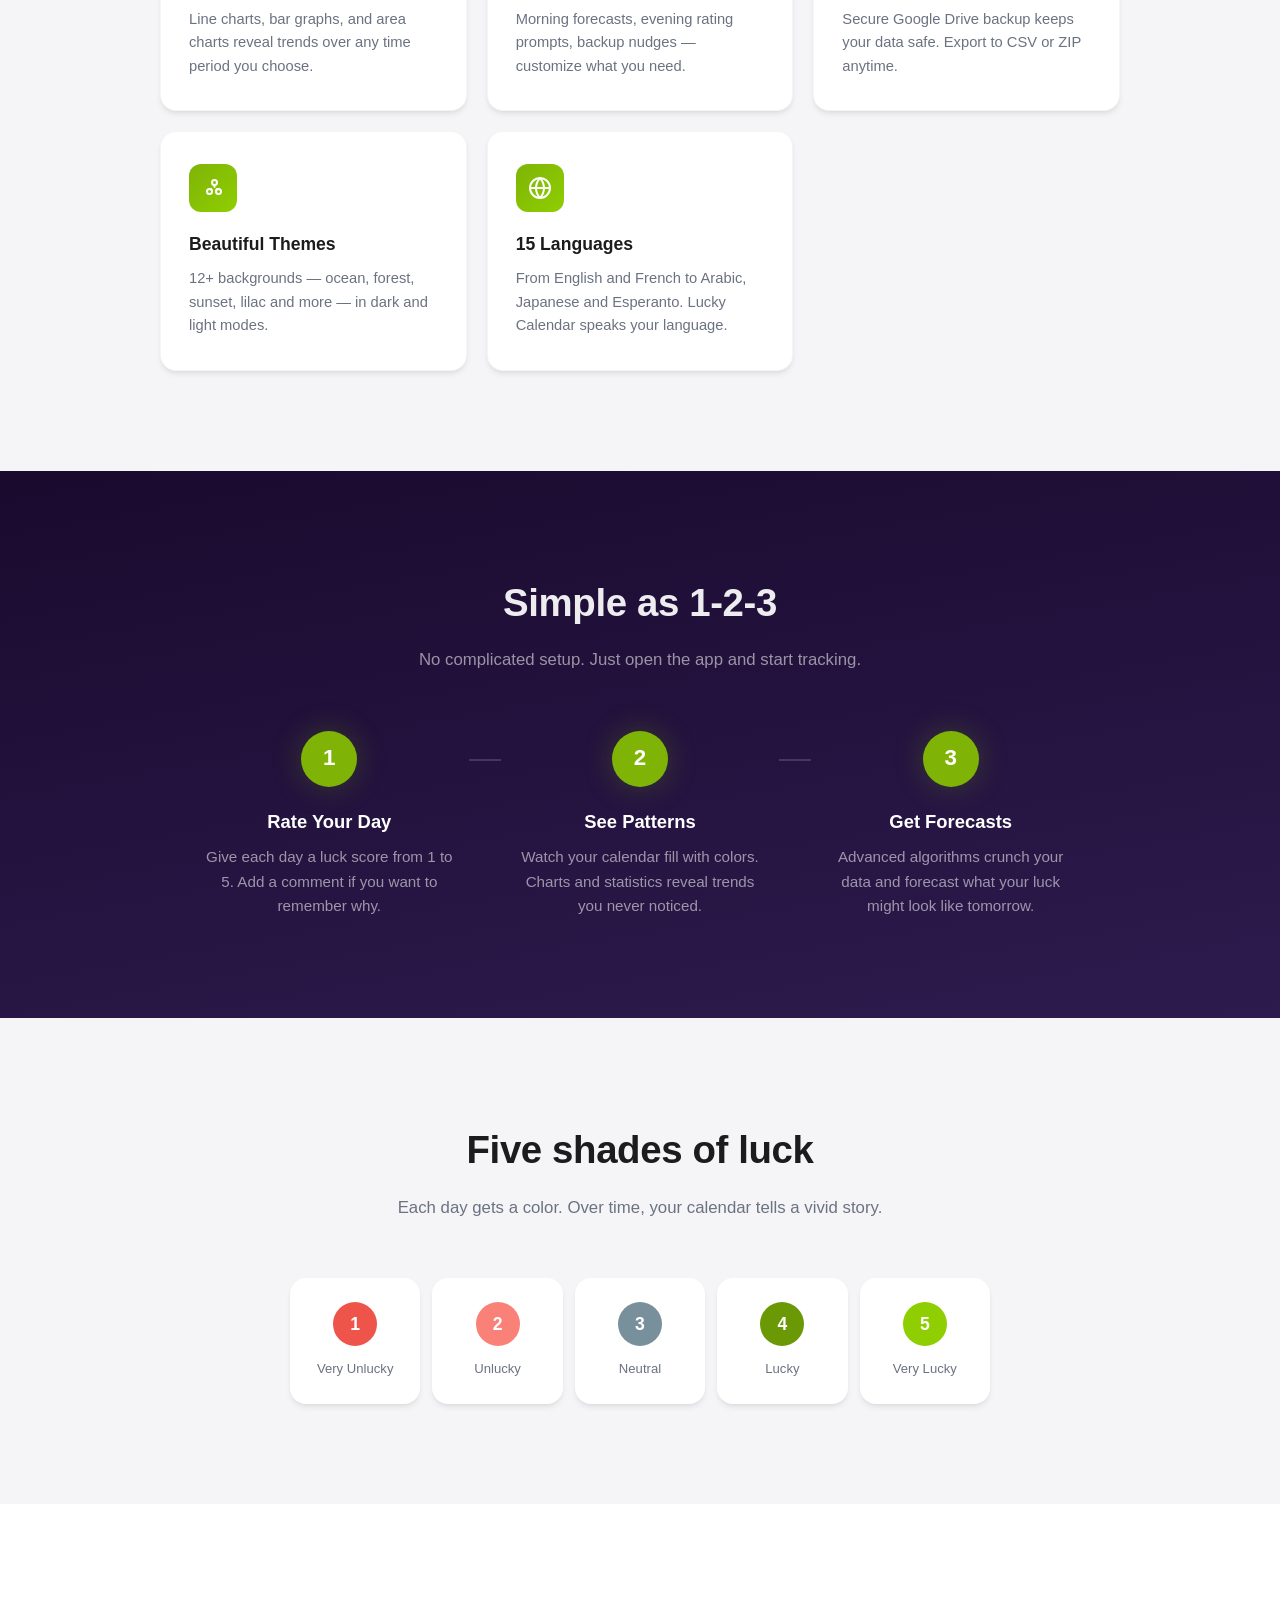
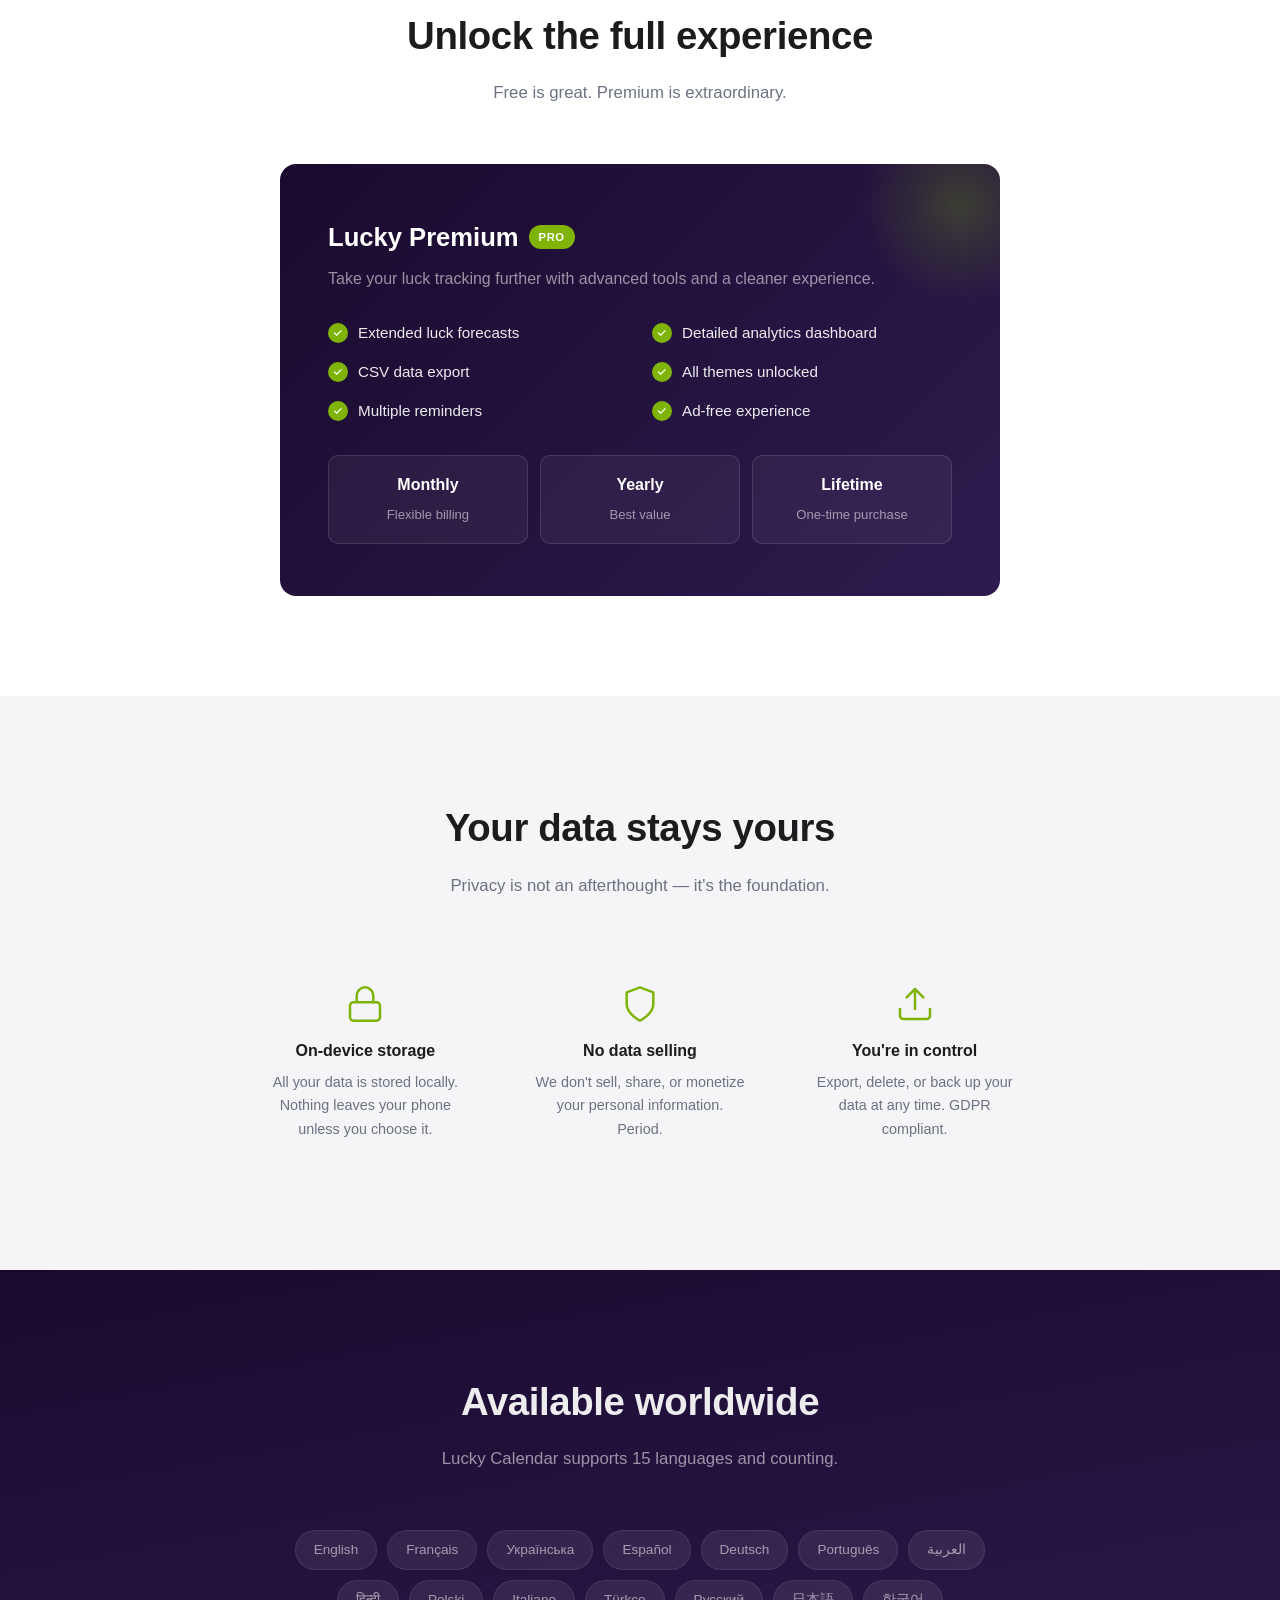
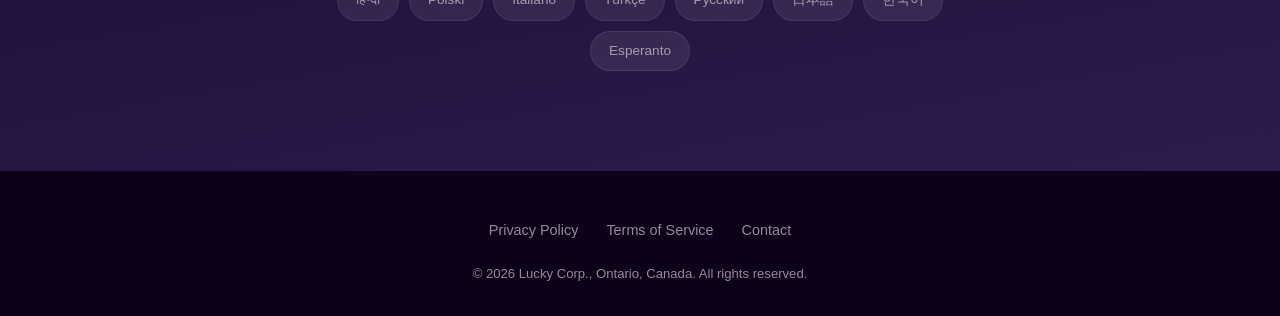
==== commit 87923010: "List the languages in the same order as the app" ====
--- a/index.html
+++ b/index.html
@@ -234,17 +234,17 @@
         <p class="section-subtitle">Lucky Calendar supports 15 languages and counting.</p>
         <div class="lang-bar">
             <span class="lang-tag">English</span>
-            <span class="lang-tag">Русский</span>
+            <span class="lang-tag">Français</span>
             <span class="lang-tag">Українська</span>
-            <span class="lang-tag">Français</span>
             <span class="lang-tag">Español</span>
             <span class="lang-tag">Deutsch</span>
             <span class="lang-tag">Português</span>
-            <span class="lang-tag">Italiano</span>
-            <span class="lang-tag">Polski</span>
-            <span class="lang-tag">Türkçe</span>
             <span class="lang-tag">العربية</span>
             <span class="lang-tag">हिन्दी</span>
+            <span class="lang-tag">Polski</span>
+            <span class="lang-tag">Italiano</span>
+            <span class="lang-tag">Türkçe</span>
+            <span class="lang-tag">Русский</span>
             <span class="lang-tag">日本語</span>
             <span class="lang-tag">한국어</span>
             <span class="lang-tag">Esperanto</span>
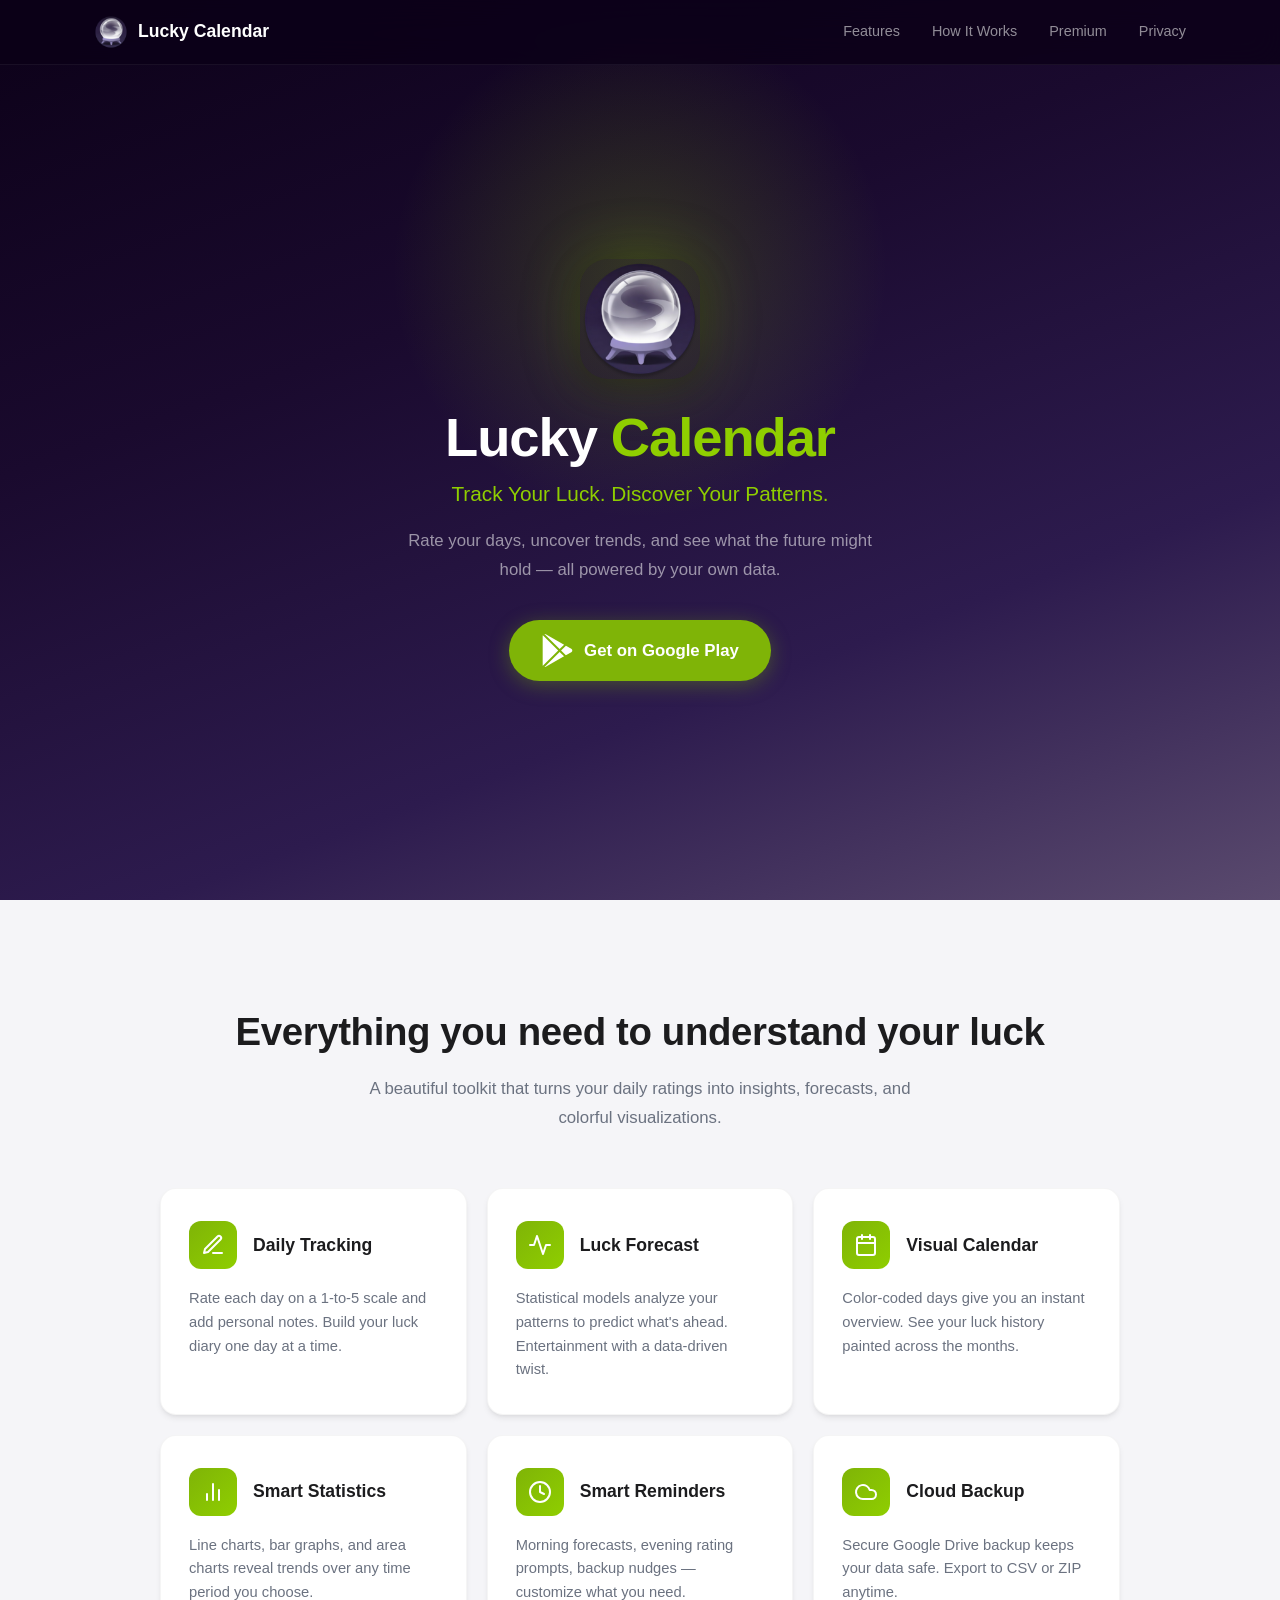
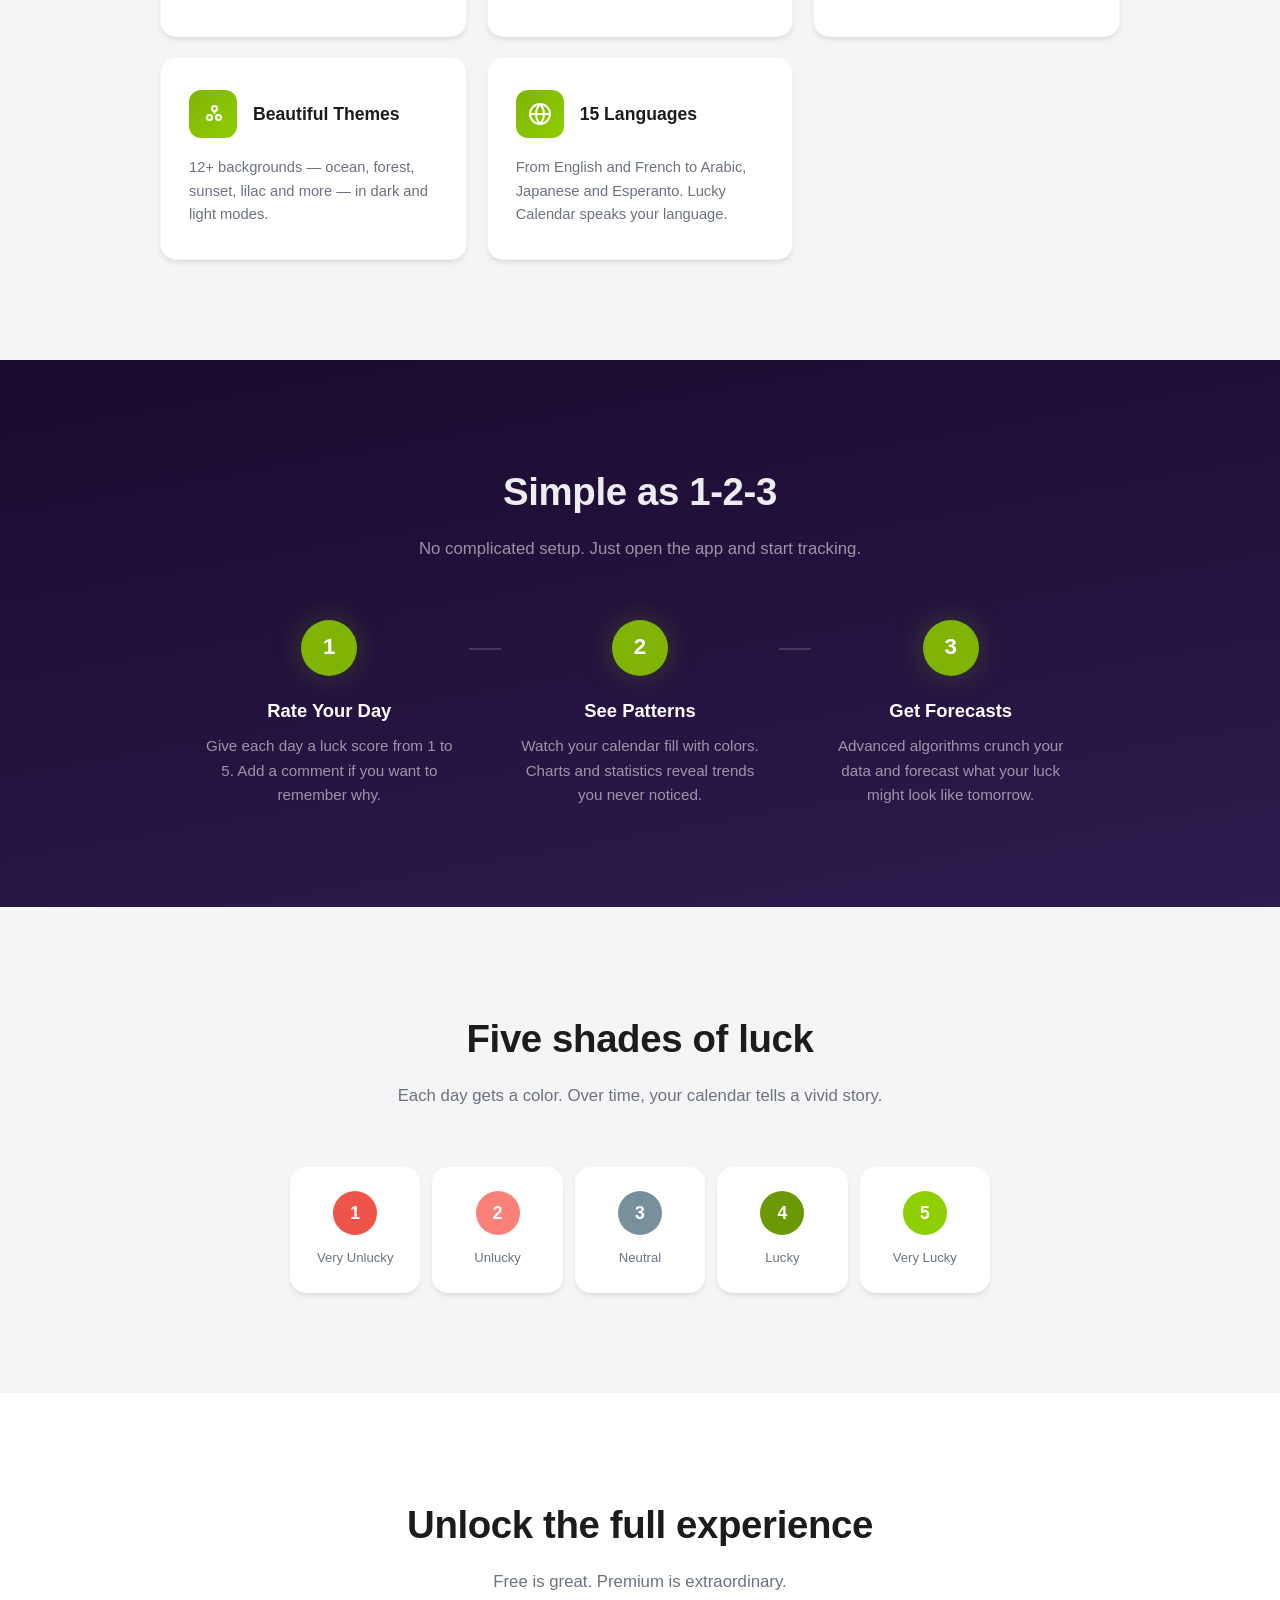
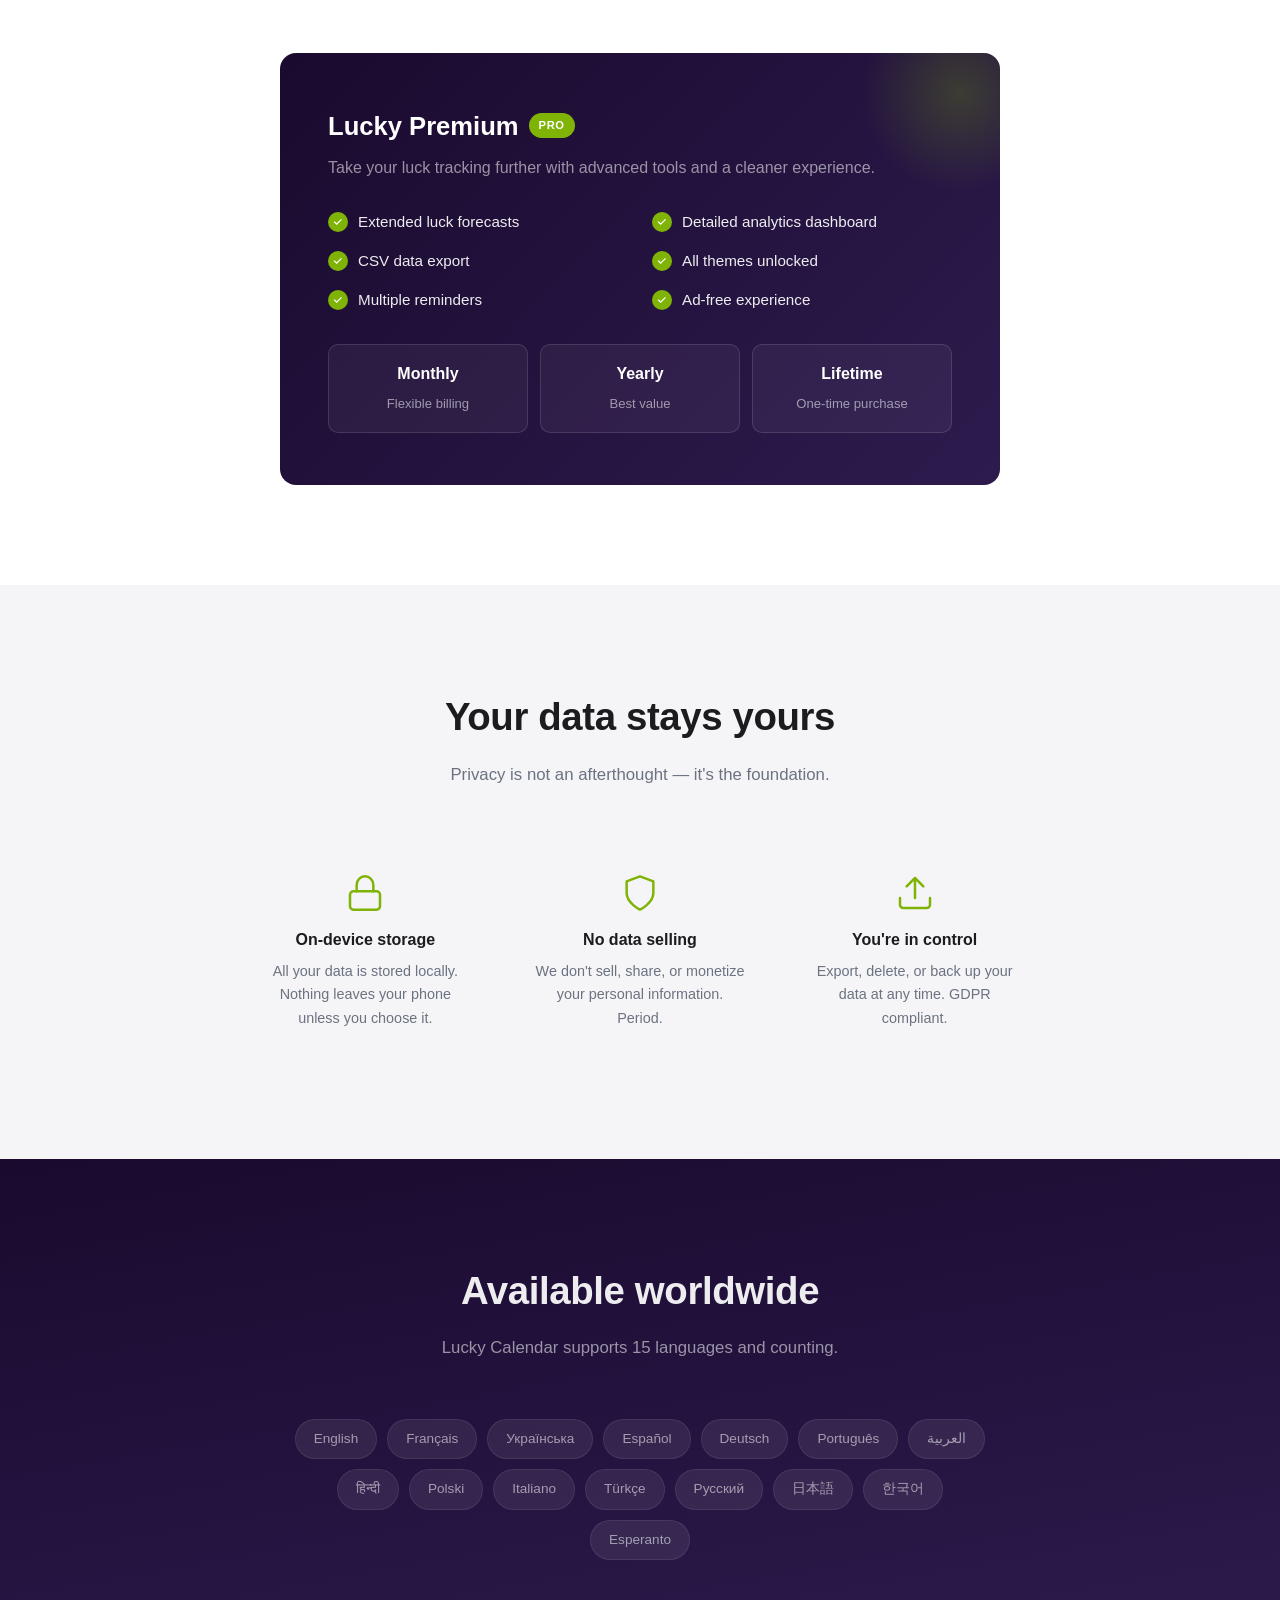
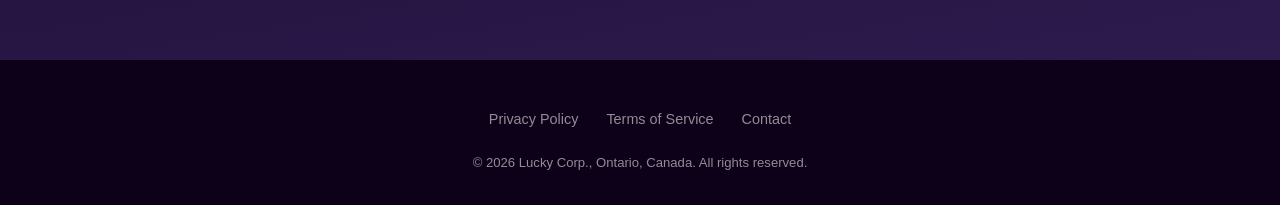
==== commit 813335b8: "Replace the Google Play icon with a clean one The old outline was drawn badly: its thin, broken stro" ====
--- a/index.html
+++ b/index.html
@@ -41,7 +41,9 @@
         <p class="hero-tagline">Track Your Luck. Discover Your Patterns.</p>
         <p class="hero-sub">Rate your days, uncover trends, and see what the future might hold&nbsp;&mdash; all powered by your own data.</p>
         <a href="https://play.google.com/store/apps/details?id=io.lucky.calendar" class="hero-cta">
-            <svg viewBox="0 0 24 24" fill="currentColor"><path d="M3.61 1.814L13.793 12 3.61 22.186a.996.996 0 0 1-.61-.92V2.734a1 1 0 0 1 .61-.92zm.64-.394l11.11 6.166L5.12 1.22l-.87.2zm11.11 14.364L4.25 21.95l.87.2 10.24-6.366zm1.09-2.394l2.79 1.55a1 1 0 0 0 0-1.88l-2.79 1.55-1.27-1.22L16.45 12l-1.27-1.22 1.27-1.22z"/></svg>
+            <!-- Значок Google Play — из Simple Icons (simpleicons.org, CC0). Прежний контур был
+                 нарисован криво: тонкие обрывки линий не читались ни белым, ни чёрным. -->
+            <svg viewBox="0 0 24 24" fill="currentColor"><path d="M22.018 13.298l-3.919 2.218-3.515-3.493 3.543-3.521 3.891 2.202a1.49 1.49 0 0 1 0 2.594zM1.337.924a1.486 1.486 0 0 0-.112.568v21.017c0 .217.045.419.124.6l11.155-11.087L1.337.924zm12.207 10.065l3.258-3.238L3.45.195a1.466 1.466 0 0 0-.946-.179l11.04 10.973zm0 2.067l-11 10.933c.298.036.612-.016.906-.183l13.324-7.54-3.23-3.21z"/></svg>
             Get on Google Play
         </a>
     </div>
--- a/style.css
+++ b/style.css
@@ -120,7 +120,9 @@
     box-shadow: 0 4px 20px rgba(127, 180, 7, .35);
 }
 .hero-cta:hover { transform: translateY(-2px); box-shadow: 0 6px 28px rgba(127, 180, 7, .45); }
-.hero-cta svg { width: 22px; height: 22px; }
+/* Значок Google Play 33px (было 22px — мелко на крупной кнопке). Цвет — белый, как у текста
+   кнопки. Сам значок — в index.html, взят из Simple Icons. */
+.hero-cta svg { width: 33px; height: 33px; }
 
 /* ---- Section common ---- */
 .section { padding: 100px 24px; }
@@ -151,17 +153,22 @@
     background: var(--white); border-radius: var(--radius); padding: 32px 28px;
     box-shadow: var(--shadow); transition: transform var(--transition), box-shadow var(--transition);
     border: 1px solid rgba(0,0,0,.04);
+    /* Значок и заголовок — в одной строке (заголовок по центру значка), описание под ними на
+       всю ширину. align-content: start — чтобы в карточке, растянутой по соседу в ряду,
+       лишняя высота уходила вниз, а не раздвигала строку со значком. */
+    display: grid; grid-template-columns: auto 1fr; column-gap: 16px;
+    align-items: center; align-content: start;
 }
 .feature-card:hover { transform: translateY(-4px); box-shadow: var(--shadow-lg); }
 .feature-icon {
-    width: 48px; height: 48px; border-radius: 12px; margin-bottom: 18px;
+    width: 48px; height: 48px; border-radius: 12px;
     display: flex; align-items: center; justify-content: center;
     background: linear-gradient(135deg, var(--green), var(--green-light));
     color: var(--white); font-size: 1.3rem;
 }
 .feature-icon svg { width: 24px; height: 24px; stroke: var(--white); fill: none; stroke-width: 2; stroke-linecap: round; stroke-linejoin: round; }
-.feature-card h3 { font-size: 1.1rem; font-weight: 700; margin-bottom: 8px; }
-.feature-card p { font-size: .92rem; color: var(--text-secondary); line-height: 1.6; }
+.feature-card h3 { font-size: 1.1rem; font-weight: 700; }
+.feature-card p { grid-column: 1 / -1; margin-top: 18px; font-size: .92rem; color: var(--text-secondary); line-height: 1.6; }
 
 /* ---- How it works ---- */
 .steps { display: flex; gap: 32px; max-width: 900px; margin: 0 auto; }
